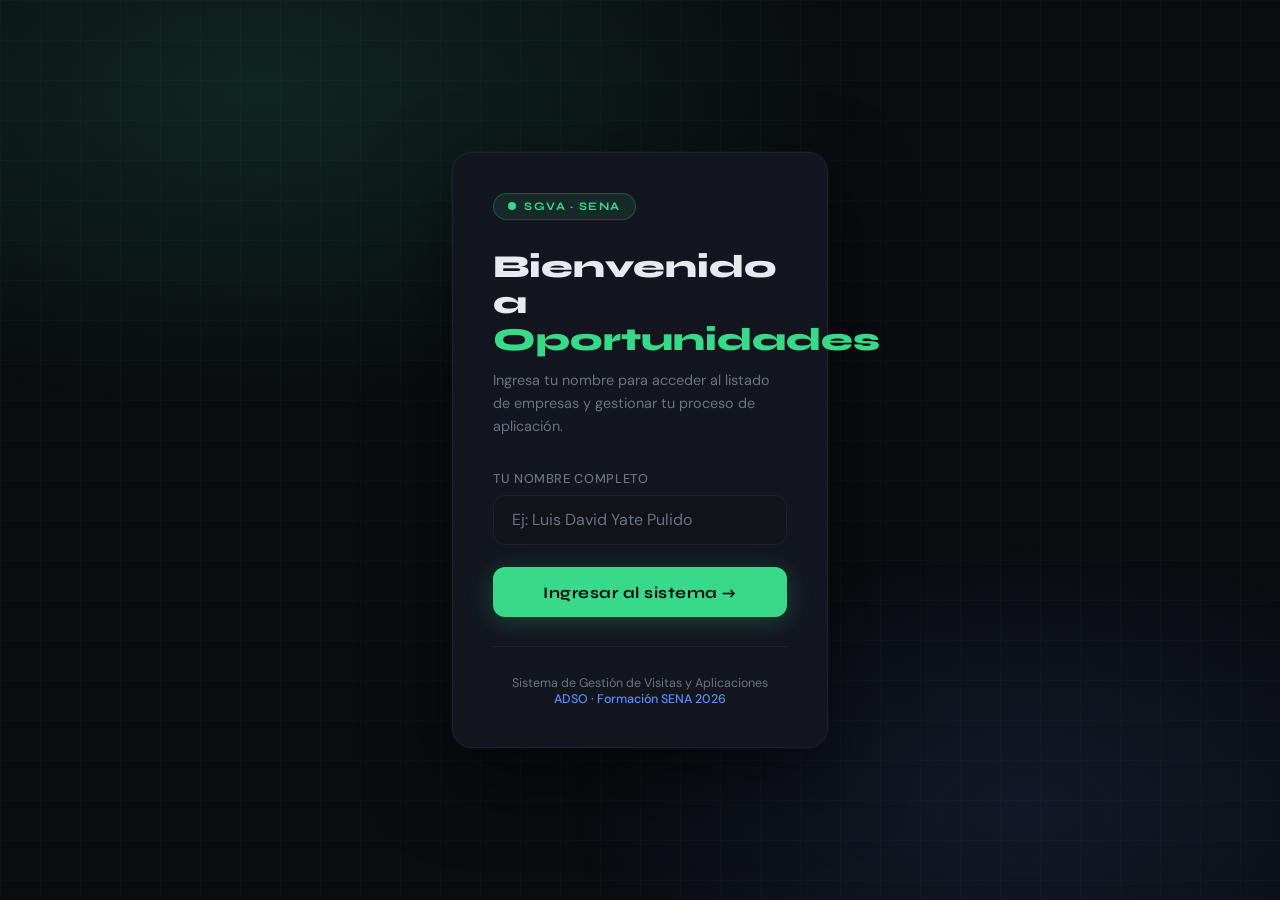
==== docs/dashboard.html @ 46197d7f "Version Inicial" ====
<!DOCTYPE html>
<html lang="es">
<head>
  <meta charset="UTF-8"/>
  <meta name="viewport" content="width=device-width, initial-scale=1.0"/>
  <title>SGVA – Dashboard</title>
  <link rel="preconnect" href="https://fonts.googleapis.com">
  <link href="https://fonts.googleapis.com/css2?family=Syne:wght@400;600;700;800&family=DM+Sans:ital,wght@0,300;0,400;0,500;1,300&display=swap" rel="stylesheet">
  <style>
    *, *::before, *::after { box-sizing: border-box; margin: 0; padding: 0; }
    :root {
      --bg: #0a0c10; --surface: #111318; --border: #1e2230;
      --accent: #39d98a; --accent2: #5b8cff; --warn: #f5a623;
      --danger: #ff5b5b; --text: #e8eaf0; --muted: #6b7280;
      --card: #13161f; --card2: #0f1117;
      --st-proceso: #f5a623; --st-finalizado: #5b8cff;
      --st-contratado: #39d98a; --st-pendiente: #6b7280;
    }
    html { scroll-behavior: smooth; }
    body { background: var(--bg); color: var(--text); font-family: 'DM Sans', sans-serif; min-height: 100vh; }
    body::before {
      content: ''; position: fixed; inset: 0;
      background:
        radial-gradient(ellipse 70% 40% at 5% 0%, rgba(57,217,138,.08) 0%, transparent 55%),
        radial-gradient(ellipse 50% 40% at 95% 100%, rgba(91,140,255,.07) 0%, transparent 55%);
      pointer-events: none; z-index: 0;
    }
    header {
      position: sticky; top: 0; z-index: 100;
      background: rgba(10,12,16,.85); backdrop-filter: blur(16px);
      border-bottom: 1px solid var(--border); padding: 0 2rem;
      display: flex; align-items: center; justify-content: space-between; height: 64px;
    }
    .header-left { display: flex; align-items: center; gap: 1rem; }
    .logo-pill {
      display: flex; align-items: center; gap: .5rem;
      background: rgba(57,217,138,.1); border: 1px solid rgba(57,217,138,.25);
      border-radius: 99px; padding: .28rem .75rem;
    }
    .logo-dot { width:7px; height:7px; background:var(--accent); border-radius:50%; animation: blink 2s ease-in-out infinite; }
    @keyframes blink { 0%,100%{opacity:1} 50%{opacity:.3} }
    .logo-pill span { font-family:'Syne',sans-serif; font-size:.68rem; font-weight:700; letter-spacing:.1em; color:var(--accent); text-transform:uppercase; }
    .header-title { font-family:'Syne',sans-serif; font-size:.95rem; font-weight:700; }
    .header-title small { font-family:'DM Sans',sans-serif; font-size:.78rem; font-weight:400; color:var(--muted); display:block; }
    .header-right { display:flex; align-items:center; gap:1rem; }
    .user-chip { display:flex; align-items:center; gap:.6rem; background:var(--surface); border:1px solid var(--border); border-radius:99px; padding:.3rem .9rem .3rem .4rem; }
    .user-avatar { width:30px; height:30px; border-radius:50%; background: linear-gradient(135deg, var(--accent), var(--accent2)); display:flex; align-items:center; justify-content:center; font-family:'Syne',sans-serif; font-size:.75rem; font-weight:800; color:#0a0c10; }
    .user-name { font-size:.85rem; font-weight:500; max-width:140px; overflow:hidden; text-overflow:ellipsis; white-space:nowrap; }
    .btn-salir { background:transparent; border:1px solid var(--border); color:var(--muted); font-family:'DM Sans',sans-serif; font-size:.82rem; border-radius:8px; padding:.38rem .85rem; cursor:pointer; transition: color .15s, border-color .15s; }
    .btn-salir:hover { color:var(--danger); border-color:var(--danger); }
    main { position:relative; z-index:1; max-width:1400px; margin:0 auto; padding:2rem 2rem 4rem; }
    .stats-bar { display:grid; grid-template-columns:repeat(4,1fr); gap:1rem; margin-bottom:2rem; animation: fadeIn .5s .1s both; }
    @keyframes fadeIn { from{opacity:0;transform:translateY(12px)} to{opacity:1;transform:translateY(0)} }
    .stat-card { background:var(--card); border:1px solid var(--border); border-radius:14px; padding:1.1rem 1.3rem; display:flex; flex-direction:column; gap:.3rem; transition:border-color .2s; }
    .stat-card:hover { border-color:rgba(57,217,138,.3); }
    .stat-label { font-size:.75rem; color:var(--muted); text-transform:uppercase; letter-spacing:.06em; font-weight:500; }
    .stat-value { font-family:'Syne',sans-serif; font-size:2rem; font-weight:800; }
    .stat-value.green{color:var(--accent)} .stat-value.blue{color:var(--accent2)} .stat-value.orange{color:var(--warn)} .stat-value.grey{color:var(--muted)}
    .controls { display:flex; gap:.75rem; flex-wrap:wrap; align-items:center; margin-bottom:1.5rem; animation:fadeIn .5s .2s both; }
    .search-box { flex:1; min-width:220px; background:var(--surface); border:1.5px solid var(--border); border-radius:10px; padding:.65rem 1rem; color:var(--text); font-family:'DM Sans',sans-serif; font-size:.9rem; outline:none; transition:border-color .2s,box-shadow .2s; }
    .search-box::placeholder{color:var(--muted)}
    .search-box:focus{border-color:var(--accent);box-shadow:0 0 0 3px rgba(57,217,138,.1)}
    .filter-btn { background:var(--surface); border:1.5px solid var(--border); color:var(--muted); font-family:'Syne',sans-serif; font-size:.78rem; font-weight:700; letter-spacing:.04em; border-radius:10px; padding:.62rem 1rem; cursor:pointer; transition:all .15s; white-space:nowrap; }
    .filter-btn:hover,.filter-btn.active{background:var(--card);color:var(--text);border-color:var(--accent)}
    .filter-btn.f-proceso.active{border-color:var(--st-proceso);color:var(--st-proceso)}
    .filter-btn.f-finalizado.active{border-color:var(--st-finalizado);color:var(--st-finalizado)}
    .filter-btn.f-contratado.active{border-color:var(--st-contratado);color:var(--st-contratado)}
    .table-wrap { background:var(--card); border:1px solid var(--border); border-radius:16px; overflow:hidden; animation:fadeIn .5s .3s both; }
    .table-head-bar { display:flex; align-items:center; justify-content:space-between; padding:1rem 1.4rem; border-bottom:1px solid var(--border); }
    .table-head-bar h2{font-family:'Syne',sans-serif;font-size:.95rem;font-weight:700}
    .count-badge{background:rgba(57,217,138,.1);color:var(--accent);border:1px solid rgba(57,217,138,.2);border-radius:99px;padding:.2rem .65rem;font-size:.75rem;font-weight:700}
    .table-scroll{overflow-x:auto}
    table{width:100%;border-collapse:collapse;font-size:.85rem}
    thead th{background:var(--card2);color:var(--muted);font-family:'Syne',sans-serif;font-size:.72rem;font-weight:700;letter-spacing:.07em;text-transform:uppercase;padding:.75rem 1rem;text-align:left;border-bottom:1px solid var(--border);white-space:nowrap}
    tbody tr{border-bottom:1px solid rgba(30,34,48,.7);transition:background .15s;cursor:pointer}
    tbody tr:last-child{border-bottom:none}
    tbody tr:hover{background:rgba(57,217,138,.04)}
    td{padding:.8rem 1rem;vertical-align:middle}
    .td-num{color:var(--muted);font-size:.78rem;width:40px}
    .td-empresa{font-weight:500;max-width:220px}
    .empresa-name{overflow:hidden;text-overflow:ellipsis;white-space:nowrap}
    .empresa-sub{font-size:.75rem;color:var(--muted);margin-top:.15rem;white-space:nowrap;overflow:hidden;text-overflow:ellipsis}
    .fecha-range{display:flex;flex-direction:column;gap:.1rem}
    .fecha-inicio{font-size:.78rem;color:var(--accent)}
    .fecha-fin{font-size:.78rem;color:var(--muted)}
    .estado-badge{display:inline-flex;align-items:center;gap:.4rem;border-radius:99px;padding:.28rem .75rem;font-size:.75rem;font-weight:600;letter-spacing:.03em;white-space:nowrap}
    .estado-badge::before{content:'';width:6px;height:6px;border-radius:50%}
    .estado-pendiente{background:rgba(107,114,128,.12);color:var(--st-pendiente);border:1px solid rgba(107,114,128,.2)}
    .estado-pendiente::before{background:var(--st-pendiente)}
    .estado-proceso{background:rgba(245,166,35,.12);color:var(--st-proceso);border:1px solid rgba(245,166,35,.2)}
    .estado-proceso::before{background:var(--st-proceso)}
    .estado-finalizado{background:rgba(91,140,255,.12);color:var(--st-finalizado);border:1px solid rgba(91,140,255,.2)}
    .estado-finalizado::before{background:var(--st-finalizado)}
    .estado-contratado{background:rgba(57,217,138,.12);color:var(--st-contratado);border:1px solid rgba(57,217,138,.2)}
    .estado-contratado::before{background:var(--st-contratado);animation:blink 1.5s ease-in-out infinite}
    .td-aplicado{text-align:center}
    .check-aplicado{width:20px;height:20px;border-radius:6px;border:2px solid var(--border);background:transparent;display:inline-flex;align-items:center;justify-content:center;cursor:pointer;transition:all .15s}
    .check-aplicado.activo{background:var(--accent);border-color:var(--accent)}
    .check-aplicado.activo::after{content:'✓';color:#0a0c10;font-size:.75rem;font-weight:800}
    .td-accion{text-align:right}
    .btn-gestionar{background:transparent;border:1px solid var(--border);color:var(--muted);font-family:'Syne',sans-serif;font-size:.72rem;font-weight:700;letter-spacing:.04em;border-radius:8px;padding:.35rem .75rem;cursor:pointer;transition:all .15s;white-space:nowrap}
    .btn-gestionar:hover{border-color:var(--accent2);color:var(--accent2)}
    .empty-state{text-align:center;padding:4rem 2rem;color:var(--muted)}
    .empty-state .icon{font-size:2.5rem;margin-bottom:.75rem}
    .modal-overlay{position:fixed;inset:0;z-index:200;background:rgba(5,7,10,.75);backdrop-filter:blur(8px);display:flex;align-items:center;justify-content:center;padding:1.5rem;opacity:0;pointer-events:none;transition:opacity .2s}
    .modal-overlay.open{opacity:1;pointer-events:all}
    .modal{background:var(--card);border:1px solid var(--border);border-radius:20px;width:100%;max-width:520px;box-shadow:0 40px 100px rgba(0,0,0,.6);transform:scale(.95) translateY(20px);transition:transform .25s cubic-bezier(.16,1,.3,1);overflow:hidden}
    .modal-overlay.open .modal{transform:scale(1) translateY(0)}
    .modal-header{padding:1.4rem 1.6rem 1rem;border-bottom:1px solid var(--border);display:flex;align-items:flex-start;justify-content:space-between;gap:1rem}
    .modal-empresa{font-family:'Syne',sans-serif;font-size:1.05rem;font-weight:800;line-height:1.3}
    .modal-contacto{font-size:.82rem;color:var(--muted);margin-top:.3rem}
    .btn-close{background:var(--surface);border:1px solid var(--border);color:var(--muted);width:32px;height:32px;border-radius:8px;font-size:1.1rem;cursor:pointer;flex-shrink:0;display:flex;align-items:center;justify-content:center;transition:color .15s}
    .btn-close:hover{color:var(--danger)}
    .modal-body{padding:1.4rem 1.6rem;display:flex;flex-direction:column;gap:1.2rem}
    .modal-info-grid{display:grid;grid-template-columns:1fr 1fr;gap:.75rem}
    .info-item{background:var(--surface);border-radius:10px;padding:.75rem}
    .info-item label{font-size:.7rem;color:var(--muted);text-transform:uppercase;letter-spacing:.07em;display:block;margin-bottom:.3rem}
    .info-item p{font-size:.84rem;font-weight:500;word-break:break-all}
    .form-group label{font-size:.78rem;color:var(--muted);text-transform:uppercase;letter-spacing:.06em;display:block;margin-bottom:.5rem;font-weight:500}
    .estado-selector{display:grid;grid-template-columns:repeat(3,1fr);gap:.6rem}
    .estado-opt{border-radius:10px;padding:.65rem .5rem;text-align:center;cursor:pointer;border:2px solid var(--border);font-size:.78rem;font-weight:600;font-family:'Syne',sans-serif;transition:all .15s;color:var(--muted)}
    .estado-opt .opt-icon{font-size:1.1rem;display:block;margin-bottom:.2rem}
    .estado-opt:hover{border-color:var(--muted);color:var(--text)}
    .estado-opt.selected-proceso{border-color:var(--st-proceso);color:var(--st-proceso);background:rgba(245,166,35,.08)}
    .estado-opt.selected-finalizado{border-color:var(--st-finalizado);color:var(--st-finalizado);background:rgba(91,140,255,.08)}
    .estado-opt.selected-contratado{border-color:var(--st-contratado);color:var(--st-contratado);background:rgba(57,217,138,.08)}
    .aplicado-toggle{display:flex;align-items:center;justify-content:space-between;background:var(--surface);border:1.5px solid var(--border);border-radius:12px;padding:.8rem 1rem;cursor:pointer;transition:border-color .15s}
    .aplicado-toggle:hover{border-color:var(--accent)}
    .aplicado-toggle.on{border-color:var(--accent);background:rgba(57,217,138,.06)}
    .toggle-label{font-size:.88rem;font-weight:500}
    .toggle-switch{width:42px;height:24px;border-radius:99px;background:var(--border);position:relative;transition:background .2s;flex-shrink:0}
    .toggle-switch::after{content:'';position:absolute;top:3px;left:3px;width:18px;height:18px;border-radius:50%;background:#fff;transition:transform .2s}
    .aplicado-toggle.on .toggle-switch{background:var(--accent)}
    .aplicado-toggle.on .toggle-switch::after{transform:translateX(18px)}
    textarea{width:100%;background:var(--surface);border:1.5px solid var(--border);border-radius:12px;padding:.8rem 1rem;color:var(--text);font-family:'DM Sans',sans-serif;font-size:.88rem;outline:none;resize:vertical;min-height:100px;transition:border-color .2s,box-shadow .2s}
    textarea::placeholder{color:var(--muted)}
    textarea:focus{border-color:var(--accent2);box-shadow:0 0 0 3px rgba(91,140,255,.1)}
    .modal-footer{padding:.75rem 1.6rem 1.4rem;display:flex;gap:.75rem;justify-content:flex-end}
    .btn-cancelar{background:transparent;border:1px solid var(--border);color:var(--muted);font-family:'Syne',sans-serif;font-size:.82rem;font-weight:700;border-radius:10px;padding:.6rem 1.2rem;cursor:pointer;transition:color .15s,border-color .15s}
    .btn-cancelar:hover{color:var(--danger);border-color:var(--danger)}
    .btn-guardar{background:var(--accent);color:#0a0c10;font-family:'Syne',sans-serif;font-size:.88rem;font-weight:700;border:none;border-radius:10px;padding:.65rem 1.5rem;cursor:pointer;transition:transform .15s,box-shadow .15s;box-shadow:0 4px 18px rgba(57,217,138,.25)}
    .btn-guardar:hover{transform:translateY(-1px);box-shadow:0 6px 24px rgba(57,217,138,.4)}
    .toast{position:fixed;bottom:2rem;right:2rem;z-index:999;background:var(--card);border:1px solid var(--accent);border-radius:12px;padding:.8rem 1.2rem;font-size:.85rem;font-weight:500;box-shadow:0 8px 32px rgba(0,0,0,.4);display:flex;align-items:center;gap:.6rem;transform:translateY(20px);opacity:0;transition:all .3s cubic-bezier(.16,1,.3,1);pointer-events:none}
    .toast.show{transform:translateY(0);opacity:1}
    @media(max-width:768px){main{padding:1rem 1rem 3rem}.stats-bar{grid-template-columns:repeat(2,1fr)}header{padding:0 1rem}.header-title small{display:none}}
  </style>
</head>
<body>
<header>
  <div class="header-left">
    <div class="logo-pill"><div class="logo-dot"></div><span>SGVA</span></div>
    <div class="header-title">Oportunidades Laborales<small>ADSO · SENA 2026</small></div>
  </div>
  <div class="header-right">
    <div class="user-chip">
      <div class="user-avatar" id="avatar-initial">?</div>
      <span class="user-name" id="nombre-usuario">Cargando...</span>
    </div>
    <button class="btn-salir" onclick="cerrarSesion()">Salir</button>
  </div>
</header>
<main>
  <div class="stats-bar">
    <div class="stat-card"><span class="stat-label">Total empresas</span><span class="stat-value green" id="stat-total">0</span></div>
    <div class="stat-card"><span class="stat-label">Aplicadas</span><span class="stat-value blue" id="stat-aplicadas">0</span></div>
    <div class="stat-card"><span class="stat-label">En proceso</span><span class="stat-value orange" id="stat-proceso">0</span></div>
    <div class="stat-card"><span class="stat-label">Contratado</span><span class="stat-value grey" id="stat-contratado">0</span></div>
  </div>
  <div class="controls">
    <input class="search-box" type="text" id="buscador" placeholder="🔍  Buscar empresa, contacto o correo..." oninput="filtrar()"/>
    <button class="filter-btn active" onclick="filtrarEstado('todos')" id="f-todos">Todos</button>
    <button class="filter-btn f-proceso" onclick="filtrarEstado('proceso')" id="f-proceso">En proceso</button>
    <button class="filter-btn f-finalizado" onclick="filtrarEstado('finalizado')" id="f-finalizado">Finalizado</button>
    <button class="filter-btn f-contratado" onclick="filtrarEstado('contratado')" id="f-contratado">Contratado</button>
    <button class="filter-btn" onclick="filtrarEstado('aplicadas')" id="f-aplicadas">Aplicadas ✓</button>
  </div>
  <div class="table-wrap">
    <div class="table-head-bar">
      <h2>Registro de Empresas</h2>
      <span class="count-badge" id="count-visible">67 empresas</span>
    </div>
    <div class="table-scroll">
      <table>
        <thead>
          <tr>
            <th>#</th><th>Empresa</th><th>Contacto</th><th>Teléfono</th>
            <th>Vigencia</th><th>Aplicó</th><th>Estado</th><th>Gestionar</th>
          </tr>
        </thead>
        <tbody id="tabla-body"></tbody>
      </table>
    </div>
  </div>
</main>

<div class="modal-overlay" id="modal-overlay" onclick="cerrarModalOverlay(event)">
  <div class="modal">
    <div class="modal-header">
      <div>
        <div class="modal-empresa" id="m-empresa">—</div>
        <div class="modal-contacto" id="m-contacto">—</div>
      </div>
      <button class="btn-close" onclick="cerrarModal()">✕</button>
    </div>
    <div class="modal-body">
      <div class="modal-info-grid">
        <div class="info-item"><label>Dirección</label><p id="m-dir">—</p></div>
        <div class="info-item"><label>Teléfono</label><p id="m-tel">—</p></div>
        <div class="info-item" style="grid-column:1/-1"><label>Correo</label><p id="m-correo">—</p></div>
      </div>
      <div>
        <label class="form-group" style="margin-bottom:.5rem"><span style="font-size:.78rem;color:var(--muted);text-transform:uppercase;letter-spacing:.06em;font-weight:500">¿Ya apliqué?</span></label>
        <div class="aplicado-toggle" id="toggle-aplicado" onclick="toggleAplicado()">
          <span class="toggle-label" id="toggle-label">No he aplicado aún</span>
          <div class="toggle-switch"></div>
        </div>
      </div>
      <div class="form-group">
        <label>Estado de la aplicación</label>
        <div class="estado-selector">
          <div class="estado-opt" id="opt-proceso" onclick="selEstado('proceso')"><span class="opt-icon">⏳</span>En proceso</div>
          <div class="estado-opt" id="opt-finalizado" onclick="selEstado('finalizado')"><span class="opt-icon">✅</span>Finalizado</div>
          <div class="estado-opt" id="opt-contratado" onclick="selEstado('contratado')"><span class="opt-icon">🎉</span>Contratado</div>
        </div>
      </div>
      <div class="form-group">
        <label>Notas / Descripción personal</label>
        <textarea id="modal-desc" placeholder="Escribe tus notas sobre esta oportunidad..."></textarea>
      </div>
    </div>
    <div class="modal-footer">
      <button class="btn-cancelar" onclick="cerrarModal()">Cancelar</button>
      <button class="btn-guardar" onclick="guardarModal()">Guardar cambios</button>
    </div>
  </div>
</div>

<div class="toast" id="toast"><span>✓</span><span id="toast-msg">Guardado</span></div>

<script>
const EMPRESAS = [
  {id:1,empresa:"VC@SOFT S A S",contacto:"Michell Gonzalez",direccion:"Cll 100 No. 17 A 36 Ofc 601",telefono:"6219348",correo:"sg-sst@vc-soft.com",fechaInicio:"03/03/2026",fechaFin:"31/12/2026"},
  {id:2,empresa:"INFORMATION WORKERS S.A.S",contacto:"VIVIANA LOZANO",direccion:"cra 13 93-35",telefono:"3208587339",correo:"recursohumano@iwco.co",fechaInicio:"03/03/2026",fechaFin:"30/04/2026"},
  {id:3,empresa:"GENSER POWER COLOMBIA",contacto:"Julian Andres Castañeda",direccion:"calle 100 13-21",telefono:"3102522520",correo:"Julian.castaneda@genserpower.com",fechaInicio:"04/03/2026",fechaFin:"19/08/2026"},
  {id:4,empresa:"VASS CONSULTORIA DE SISTEMAS COLOMBIA S A S",contacto:"Carrolina Molano",direccion:"Carrera 7 No. 76-57",telefono:"3142356122",correo:"carolina.molano@vasscompany.com",fechaInicio:"04/03/2026",fechaFin:"31/05/2026"},
  {id:5,empresa:"CONTINENTAL ASSIST COLOMBIA S A S",contacto:"N/A",direccion:"Autopista Norte 114-44",telefono:"3172759174",correo:"lrojas@continentalassist.com",fechaInicio:"05/03/2026",fechaFin:"30/06/2026"},
  {id:6,empresa:"ENFRAGEN COLOMBIA SAS",contacto:"Dahyana Hernandez",direccion:"Carrera 11 79-35",telefono:"3162868845",correo:"dahyana.hernandez@enfragen.com",fechaInicio:"05/03/2026",fechaFin:"07/08/2026"},
  {id:7,empresa:"TICSOCIAL SAS",contacto:"Tiffany Galindo",direccion:"calle 26 a 13-97 Edificio Bulevar Tequendama",telefono:"3160259088",correo:"nomina@ticsocial.com.co",fechaInicio:"06/03/2026",fechaFin:"30/04/2026"},
  {id:8,empresa:"NTT DATA COLOMBIA S.A.S.",contacto:"N/A",direccion:"N/A",telefono:"N/A",correo:"mariaisabel.rodriguezarias@nttdata.com",fechaInicio:"09/03/2026",fechaFin:"30/04/2026"},
  {id:9,empresa:"JAZZPLAT COLOMBIA S A S",contacto:"Alejandro Sanchez",direccion:"CARRERA 56 9 09",telefono:"3167139467",correo:"cristianalejandr.jcol@masorange.es",fechaInicio:"10/03/2026",fechaFin:"04/04/2026"},
  {id:10,empresa:"UNIVERSIDAD ANTONIO NARIÑO",contacto:"Julian David Amortegui",direccion:"UNIVERSIDAD ANTONIO NARIÑO",telefono:"3017875128",correo:"profesional.gestion.humana2@uan.edu.co",fechaInicio:"10/03/2026",fechaFin:"30/04/2026"},
  {id:11,empresa:"TECPETROL COLOMBIA SAS",contacto:"Maria José Vargas",direccion:"Calle 113 7-80",telefono:"3570000",correo:"tecpetrolrh-colombia@tecpetrol.com",fechaInicio:"10/03/2026",fechaFin:"31/05/2026"},
  {id:12,empresa:"ADO TECHNOLOGIES COLOMBIA SAS",contacto:"JESSICA MONTAÑA",direccion:"CALLE 93 16 46",telefono:"3197157728",correo:"ADMINISTRACION@ADO-TECH.COM",fechaInicio:"10/03/2026",fechaFin:"10/04/2026"},
  {id:13,empresa:"INDUSTRIA MILITAR",contacto:"JOHANA BONILLA",direccion:"BOGOTA (NO ESPECIFICA)",telefono:"207800",correo:"nini.bonilla@indumil.gov.co",fechaInicio:"11/03/2026",fechaFin:"10/04/2026"},
  {id:14,empresa:"COOPERATIVA DE AHORRO Y CREDITO BENEFICIAR",contacto:"BERTHA ROCIO SIERRA LIZARAZO",direccion:"CRA 7 No 34 - 22",telefono:"7490001",correo:"analistath@beneficiar.com.co",fechaInicio:"12/03/2026",fechaFin:"07/04/2026"},
  {id:15,empresa:"IDENTIDAD TELECOM SAS",contacto:"Hernando Reyes Cortes",direccion:"Cra 19 82-14",telefono:"3173995356",correo:"hreyes@identidadtech.com",fechaInicio:"12/03/2026",fechaFin:"16/04/2026"},
  {id:16,empresa:"SOPORTE Y LOGISTICA S.A.S",contacto:"JORGE BONILLA",direccion:"cl 93 15 59",telefono:"8540204",correo:"JORGEB@GROWER2BUYER.COM",fechaInicio:"13/03/2026",fechaFin:"30/06/2026"},
  {id:17,empresa:"GESTION PROFESIONAL EN SOLUCIONES INTEGRALES LTDA",contacto:"Misdalia",direccion:"carrera58b bis128b 50",telefono:"3214527570",correo:"contratacion.gpsi@gmail.com",fechaInicio:"13/03/2026",fechaFin:"30/04/2026"},
  {id:18,empresa:"WORLD VISION INTERNATIONAL",contacto:"N/A",direccion:"N/A",telefono:"N/A",correo:"nicolas_gambasica@wvi.org",fechaInicio:"13/03/2026",fechaFin:"22/04/2026"},
  {id:19,empresa:"SQDM S A S",contacto:"JHOANA GERALDYNE ROBLES",direccion:"Cl. 31 13A - 51",telefono:"3183733929",correo:"JhoanaRobles@sqdm.com",fechaInicio:"16/03/2026",fechaFin:"10/04/2026"},
  {id:20,empresa:"INSTALEAP S.A.S.",contacto:"Sonia Gonzalez",direccion:"calle 92 no. 15-78",telefono:"3157672175",correo:"sonia.gonzalez@instaleap.io",fechaInicio:"16/03/2026",fechaFin:"21/04/2026"},
  {id:21,empresa:"MULLEN LOWE SSP3 S.A.S",contacto:"YURANI HERNANDEZ",direccion:"KR 9 79A 19",telefono:"3102055089",correo:"yurani.hernandez@mullenloweholding.com",fechaInicio:"16/03/2026",fechaFin:"28/05/2026"},
  {id:22,empresa:"E-SOMOS ALIMENTACIÓN SAS",contacto:"N/A",direccion:"KR 14 139 SUR - 64",telefono:"3176355129",correo:"aux_gestionhumana_esa@e-somos.co",fechaInicio:"17/03/2026",fechaFin:"30/04/2026"},
  {id:23,empresa:"ELITE LOGISTICA Y RENDIMIENTO SAS",contacto:"Michel",direccion:"Av esperanza 96-10",telefono:"3156126912",correo:"N/A",fechaInicio:"17/03/2026",fechaFin:"31/12/2026"},
  {id:24,empresa:"HIKVISION COLOMBIA S.A.S.",contacto:"Sebastian Chaparro",direccion:"Calle 116 No. 21-50 Piso 7",telefono:"3102105864",correo:"sebastian.chaparro@hikvision.com",fechaInicio:"18/03/2026",fechaFin:"20/04/2026"},
  {id:25,empresa:"ENERGITEL S.A.S",contacto:"Magda Garcia",direccion:"cra 25 N 68-64",telefono:"3401297",correo:"gestionhumana@energitel.com",fechaInicio:"18/03/2026",fechaFin:"08/04/2026"},
  {id:26,empresa:"YES CONTACT & BPO S.A.S.",contacto:"HEIDY MORA",direccion:"CL 124 45 15",telefono:"3046687878",correo:"RECURSOS@YESBPO.CO",fechaInicio:"18/03/2026",fechaFin:"30/04/2026"},
  {id:27,empresa:"KIBERNUM SAS",contacto:"Angelica Prieto",direccion:"carrera 13 98 21",telefono:"3160258333",correo:"angelica.prieto@kibernum.com.co",fechaInicio:"19/03/2026",fechaFin:"21/04/2026"},
  {id:28,empresa:"PROTELA S.A.",contacto:"Dayana Carrillo",direccion:"Transversal 93 65A-82",telefono:"3176469157",correo:"dayana.carrillo@protela.com",fechaInicio:"19/03/2026",fechaFin:"30/04/2026"},
  {id:29,empresa:"INDIGO PARK COLOMBIA S.A.S.",contacto:"Yudi Guerrero",direccion:"Calle 97a 9a 50",telefono:"3163372495",correo:"seleccion@city-parking.com",fechaInicio:"19/03/2026",fechaFin:"30/04/2026"},
  {id:30,empresa:"FIDUCIARIA LA PREVISORA - FIDUPREVISORA",contacto:"Paula Andrea Sanchez Chaparo",direccion:"CALLE 72 10 03",telefono:"7566633",correo:"sya_psanchez@fiduprevisora.com.co",fechaInicio:"19/03/2026",fechaFin:"10/04/2026"},
  {id:31,empresa:"EKOOMEDIA S.A.S",contacto:"Laura Rodríguez",direccion:"Cra 19 95 55",telefono:"(601) 8052584",correo:"talento@ekoomedia.com",fechaInicio:"20/03/2026",fechaFin:"10/04/2026"},
  {id:32,empresa:"SATELCO INTERACTIVO S.A.S.",contacto:"Paula Camero",direccion:"CR 45 No 122 56",telefono:"3106780673",correo:"pcamerofr@gmail.com",fechaInicio:"20/03/2026",fechaFin:"30/04/2026"},
  {id:33,empresa:"KOA COMPAÑIA DE FINANCIAMIENTO S.A",contacto:"Valentina Bustos Hernadez",direccion:"Carrera 14 No 93 a - 30",telefono:"318 358841",correo:"vbustos@koa.co",fechaInicio:"20/03/2026",fechaFin:"30/04/2026"},
  {id:34,empresa:"NUEVA EPS S.A.",contacto:"Nathaly Ramirez",direccion:"Cra. 85 K 46A - 66",telefono:"4193000",correo:"nathaly.ramirez@nuevaeps.com.co",fechaInicio:"20/03/2026",fechaFin:"17/04/2026"},
  {id:35,empresa:"AMWELL COLOMBIA SAS",contacto:"Diana Espinosa",direccion:"N/A",telefono:"3017717140",correo:"diana.espinosa@amwell.com",fechaInicio:"20/03/2026",fechaFin:"31/05/2026"},
  {id:36,empresa:"SIMIL TECH SAS",contacto:"Alba Luz Peña Arias",direccion:"Calle 127 A No. 46 - 81",telefono:"3114593527",correo:"info@similtech.co",fechaInicio:"24/03/2026",fechaFin:"15/04/2026"},
  {id:37,empresa:"NETACTICA COLOMBIA SAS",contacto:"CAROLINA HERNANDEZ",direccion:"cra 15 88 21",telefono:"3185713623",correo:"admcolombia@netactica.com",fechaInicio:"25/03/2026",fechaFin:"06/04/2026"},
  {id:38,empresa:"GESTION DE SEGURIDAD ELECTRONICA - GSE SA",contacto:"Natalia Gutierrez",direccion:"Carrera 7 77-07",telefono:"3143425044",correo:"gina.gutierrez@paynet.com.co",fechaInicio:"25/03/2026",fechaFin:"10/04/2026"},
  {id:39,empresa:"FUNDACION UNIVERSITARIA MONSERRATE",contacto:"Marta Lucia Gomez",direccion:"CLL 68 62 - 11",telefono:"6013902202",correo:"psicologiagho@unimonserrate.edu.co",fechaInicio:"25/03/2026",fechaFin:"10/04/2026"},
  {id:40,empresa:"DISTRICARGO OPERATIONS S A COLOMBIA",contacto:"Lady Varon",direccion:"Cra. 106 15 25 Manzana22 Bodega 134c",telefono:"3143347969",correo:"lady.varon@grupodistri.com",fechaInicio:"25/03/2026",fechaFin:"15/04/2026"},
  {id:41,empresa:"HIGH TECH SOFTWARE S.A.S",contacto:"N/A",direccion:"cll 72 7 21",telefono:"322 8744573",correo:"Nathaly.garzon@blend360.com",fechaInicio:"25/03/2026",fechaFin:"30/04/2026"},
  {id:42,empresa:"DATAICO S.A.S",contacto:"Valentina Rincon",direccion:"CL 24 24-65",telefono:"3202404889",correo:"seleccion@dataico.com",fechaInicio:"25/03/2026",fechaFin:"25/04/2026"},
  {id:43,empresa:"INFOTRANS COLOMBIA SAS",contacto:"Sandra Bocanegra",direccion:"CL 26 85 D 55 Modulo 7",telefono:"7433281",correo:"sandra.bocanegra@pbs.group",fechaInicio:"25/03/2026",fechaFin:"07/04/2026"},
  {id:44,empresa:"S A C SEGURIDAD AUTOMATIZACION Y CONTROL S.A.S",contacto:"JOHANNA GOMEZ",direccion:"PARQUE EMPRESARIAL OIKOS CIEM OCCIDENTE",telefono:"3160244516",correo:"jgomez@sactecnologia.com",fechaInicio:"25/03/2026",fechaFin:"30/04/2026"},
  {id:45,empresa:"SIEMENS S. A.",contacto:"Juan Hernandez",direccion:"Torre Fura",telefono:"3107741155",correo:"juan.hernandez_perico@siemens.com",fechaInicio:"25/03/2026",fechaFin:"09/04/2026"},
  {id:46,empresa:"SOAIN SOFTWARE ASSOCIATES S A S",contacto:"Sofia Ruiz",direccion:"Calle 100 No 23 10",telefono:"3118013390",correo:"pruiz@soaint.com",fechaInicio:"25/03/2026",fechaFin:"06/04/2026"},
  {id:47,empresa:"COMSISTELCO S.A.S.",contacto:"Paola Andrea Bernal",direccion:"Carrera 20C 75A-27",telefono:"3157803480",correo:"talentohumano@comsistelco.com",fechaInicio:"26/03/2026",fechaFin:"25/04/2026"},
  {id:48,empresa:"Q-VISION (QUALITY VISION TECHNOLOGIES) S.A.",contacto:"sara orozco",direccion:"Edificio Zenn Office Cl. 93 16-46 Ofc. 404 B",telefono:"3017569685",correo:"sorozco@qvision.us",fechaInicio:"26/03/2026",fechaFin:"17/04/2026"},
  {id:49,empresa:"CABIFY SERVICIOS TN S.A.S.",contacto:"Alvaro riaño",direccion:"N/A",telefono:"3166203444",correo:"people@cabify.com",fechaInicio:"26/03/2026",fechaFin:"17/04/2026"},
  {id:50,empresa:"UNIDAD MEDICA Y DE DIAGNOSTICO S A",contacto:"Viviana Brochero",direccion:"Calle 93 19 - 25",telefono:"3157946165",correo:"yisselvbh@colmedica.com",fechaInicio:"27/03/2026",fechaFin:"30/04/2026"},
  {id:51,empresa:"CORPORACION COLOMBIANA DE LOGISTICA - C.C.L. S.A.",contacto:"CORPORACION COLOMBIANA DE LOGISTICA",direccion:"AV CALLE 22 68B-75",telefono:"3134880256",correo:"seleccion@ccl.com.co",fechaInicio:"27/03/2026",fechaFin:"09/04/2026"},
  {id:52,empresa:"FALABELLA SERVICIOS SAS",contacto:"Alejandra Rodriguez",direccion:"Calle 99 - 15",telefono:"3132009758",correo:"mrodriguezni@falabella.com.co",fechaInicio:"27/03/2026",fechaFin:"10/04/2026"},
  {id:53,empresa:"FUNDACIÓN ORIÉNTAME",contacto:"Maria Camila Gutierrez Sanchez",direccion:"calle 33 a no 16 - 55",telefono:"3217561326",correo:"cgutierrez@orientame.org.co",fechaInicio:"27/03/2026",fechaFin:"06/04/2026"},
  {id:54,empresa:"ARTEMISA TECH SAS",contacto:"ALEJANDRA BOHORQUEZ",direccion:"calle 75 54 13",telefono:"3209213208",correo:"contabilidad@artemisa.tech",fechaInicio:"27/03/2026",fechaFin:"10/04/2026"},
  {id:55,empresa:"PLANTACIONES UNIPALMA DE LOS LLANOS S.A.",contacto:"N/A",direccion:"KM 23 VIA CUMARAL VERACRUZ",telefono:"3115926410",correo:"CAMILA.AMADOR@UNIPALMA.COM",fechaInicio:"30/03/2026",fechaFin:"09/04/2026"},
  {id:56,empresa:"UNIQUE ARQUITECTURA Y DISEÑO SAS",contacto:"Alejandra Rodriguez",direccion:"cra 51 73 46",telefono:"3165626467",correo:"recursoshumanos@uniqueconcept.com.co",fechaInicio:"30/03/2026",fechaFin:"30/05/2026"},
  {id:57,empresa:"SOFTWARE QUALITY ASSURANCE S.A.",contacto:"Karen Torres",direccion:"Hotel tequendama",telefono:"3102452950",correo:"talentos1.sqa@sqasa.co",fechaInicio:"30/03/2026",fechaFin:"30/04/2026"},
  {id:58,empresa:"LER PREVENCIÓN LTDA",contacto:"Lina Enciso",direccion:"Av Cra 9 123- 86 oficina 604",telefono:"3171758382",correo:"linaenciso@lerprevencion.com",fechaInicio:"31/03/2026",fechaFin:"21/04/2026"},
  {id:59,empresa:"EMPRESA PRUEBA DISTRITO CAPITAL",contacto:"diana sarmiento",direccion:"carrera 13 65-10",telefono:"310000000",correo:"diana@gmail.com",fechaInicio:"31/03/2026",fechaFin:"20/05/2026"},
  {id:60,empresa:"LEGIS EDITORES S.A.",contacto:"lorena Pérez Páez",direccion:"Calle 94 13-72",telefono:"3102146154",correo:"lorena.perz@gmail.com",fechaInicio:"31/03/2026",fechaFin:"17/04/2026"},
  {id:61,empresa:"MERIDIAN CONSULTING LTDA",contacto:"LADY LORENA VINCHERY",direccion:"CALLE 67 7 35",telefono:"7469090",correo:"auxiliargh@meridian.com.co",fechaInicio:"31/03/2026",fechaFin:"18/04/2026"},
  {id:62,empresa:"PERSOM EMPRESA DE SERVICIOS TEMPORALES S.A.S",contacto:"ALEJANDRO GAITAN",direccion:"CR 27C 70 12",telefono:"3160106942",correo:"seleccion@persom.co",fechaInicio:"01/04/2026",fechaFin:"24/04/2026"},
  {id:63,empresa:"TRYCORE SAS",contacto:"Talento Humano",direccion:"Torre Colpatria Cra. 7 24-89 Piso 35-02",telefono:"1111111",correo:"samuel.guerrero@trycore.com.co",fechaInicio:"01/04/2026",fechaFin:"05/05/2026"},
  {id:64,empresa:"BESEDO SUCURSAL COLOMBIA",contacto:"maria ramirez",direccion:"KR 10 97 A - 13 ED BOGOTA ET 606",telefono:"3244541807",correo:"maria.ramirez@besedo.com",fechaInicio:"01/04/2026",fechaFin:"31/07/2026"},
  {id:65,empresa:"CANAL CLIMA S A S",contacto:"MAYERLI FORERO",direccion:"CRA 11 B No 99- 25 PISO 10 EDIFICIO WEWORK",telefono:"3245162812",correo:"mayerli.forero@canalclima.com",fechaInicio:"01/04/2026",fechaFin:"31/05/2026"},
  {id:66,empresa:"LOGISMART SOLUCIONES INTELIGENTES DE LOGISTICA SAS",contacto:"Alexandra cardenas",direccion:"Av calle 12 79 A 25",telefono:"3213355801",correo:"yudy.cardenas@pharex.co",fechaInicio:"01/04/2026",fechaFin:"10/04/2026"},
  {id:67,empresa:"BIOTRONITECH COLOMBIA S.A.S",contacto:"Diana Duarte",direccion:"calle 123 N 7 - 50",telefono:"3160185694",correo:"asis.talentohumano@biotronitech.com.co",fechaInicio:"01/04/2026",fechaFin:"30/04/2026"}
];

let usuario='', registros={}, filtroActivo='todos', modalId=null, modalEstado=null, modalAplicado=false;

window.addEventListener('DOMContentLoaded', () => {
  usuario = localStorage.getItem('sgva_usuario');
  if (!usuario) { window.location.href = 'index.html'; return; }
  const raw = localStorage.getItem('sgva_registros');
  registros = raw ? JSON.parse(raw) : {};
  document.getElementById('nombre-usuario').textContent = usuario;
  document.getElementById('avatar-initial').textContent = usuario.charAt(0).toUpperCase();
  renderTabla(); actualizarStats();
});

function guardar() { localStorage.setItem('sgva_registros', JSON.stringify(registros)); }
function getReg(id) { return registros[id] || { aplicado:false, estado:null, descripcion:'' }; }

function renderTabla() {
  const busq  = document.getElementById('buscador').value.toLowerCase();
  const tbody = document.getElementById('tabla-body');
  const filtradas = EMPRESAS.filter(e => {
    const texto = `${e.empresa} ${e.contacto} ${e.correo}`.toLowerCase();
    if (busq && !texto.includes(busq)) return false;
    const reg = getReg(e.id);
    if (filtroActivo==='aplicadas')  return reg.aplicado;
    if (filtroActivo==='proceso')    return reg.estado==='proceso';
    if (filtroActivo==='finalizado') return reg.estado==='finalizado';
    if (filtroActivo==='contratado') return reg.estado==='contratado';
    return true;
  });
  document.getElementById('count-visible').textContent = `${filtradas.length} empresa${filtradas.length!==1?'s':''}`;
  if (!filtradas.length) {
    tbody.innerHTML = `<tr><td colspan="8"><div class="empty-state"><div class="icon">🔍</div>No se encontraron empresas.</div></td></tr>`;
    return;
  }
  const labels = {pendiente:'Sin estado',proceso:'En proceso',finalizado:'Finalizado',contratado:'Contratado'};
  tbody.innerHTML = filtradas.map((e,i) => {
    const reg = getReg(e.id); const est = reg.estado||'pendiente';
    return `<tr onclick="abrirModal(${e.id})">
      <td class="td-num">${i+1}</td>
      <td class="td-empresa"><div class="empresa-name" title="${e.empresa}">${e.empresa}</div><div class="empresa-sub">${e.correo}</div></td>
      <td>${e.contacto}</td><td>${e.telefono}</td>
      <td><div class="fecha-range"><span class="fecha-inicio">↑ ${e.fechaInicio}</span><span class="fecha-fin">↓ ${e.fechaFin}</span></div></td>
      <td class="td-aplicado" onclick="event.stopPropagation();toggleAplicadoDirecto(${e.id})">
        <div class="check-aplicado ${reg.aplicado?'activo':''}"></div>
      </td>
      <td><span class="estado-badge estado-${est}">${labels[est]}</span></td>
      <td class="td-accion" onclick="event.stopPropagation();abrirModal(${e.id})"><button class="btn-gestionar">Gestionar →</button></td>
    </tr>`;
  }).join('');
}

function actualizarStats() {
  const vals = Object.values(registros);
  document.getElementById('stat-total').textContent      = EMPRESAS.length;
  document.getElementById('stat-aplicadas').textContent  = vals.filter(r=>r.aplicado).length;
  document.getElementById('stat-proceso').textContent    = vals.filter(r=>r.estado==='proceso').length;
  document.getElementById('stat-contratado').textContent = vals.filter(r=>r.estado==='contratado').length;
}

function filtrar() { renderTabla(); }
function filtrarEstado(estado) {
  filtroActivo = estado;
  document.querySelectorAll('.filter-btn').forEach(b=>b.classList.remove('active'));
  document.getElementById(`f-${estado}`)?.classList.add('active');
  renderTabla();
}

function toggleAplicadoDirecto(id) {
  const reg = getReg(id); reg.aplicado = !reg.aplicado; registros[id]=reg;
  guardar(); renderTabla(); actualizarStats();
  mostrarToast(reg.aplicado?'✓ Marcada como aplicada':'Marca removida');
}

function abrirModal(id) {
  const emp=EMPRESAS.find(e=>e.id===id), reg=getReg(id);
  modalId=id; modalEstado=reg.estado; modalAplicado=reg.aplicado;
  document.getElementById('m-empresa').textContent = emp.empresa;
  document.getElementById('m-contacto').textContent = `👤 ${emp.contacto}  ·  ✉ ${emp.correo}`;
  document.getElementById('m-dir').textContent  = emp.direccion;
  document.getElementById('m-tel').textContent  = emp.telefono;
  document.getElementById('m-correo').textContent = emp.correo;
  document.getElementById('modal-desc').value   = reg.descripcion||'';
  actualizarToggleUI(); actualizarEstadoUI();
  document.getElementById('modal-overlay').classList.add('open');
}
function cerrarModal() { document.getElementById('modal-overlay').classList.remove('open'); modalId=null; }
function cerrarModalOverlay(e) { if(e.target===document.getElementById('modal-overlay')) cerrarModal(); }

function toggleAplicado() { modalAplicado=!modalAplicado; actualizarToggleUI(); }
function actualizarToggleUI() {
  const t=document.getElementById('toggle-aplicado'), l=document.getElementById('toggle-label');
  modalAplicado ? (t.classList.add('on'), l.textContent='¡Ya apliqué a esta empresa!') : (t.classList.remove('on'), l.textContent='No he aplicado aún');
}

function selEstado(estado) { modalEstado = modalEstado===estado ? null : estado; actualizarEstadoUI(); }
function actualizarEstadoUI() {
  ['proceso','finalizado','contratado'].forEach(s => {
    const el=document.getElementById(`opt-${s}`);
    el.className='estado-opt';
    if(modalEstado===s) el.classList.add(`selected-${s}`);
  });
}

function guardarModal() {
  if(!modalId) return;
  registros[modalId]={ aplicado:modalAplicado, estado:modalEstado, descripcion:document.getElementById('modal-desc').value.trim() };
  guardar(); renderTabla(); actualizarStats(); cerrarModal();
  mostrarToast('✓ Cambios guardados correctamente');
}

let toastTimer;
function mostrarToast(msg) {
  const t=document.getElementById('toast');
  document.getElementById('toast-msg').textContent=msg;
  t.classList.add('show'); clearTimeout(toastTimer);
  toastTimer=setTimeout(()=>t.classList.remove('show'),2500);
}

function cerrarSesion() { localStorage.removeItem('sgva_usuario'); window.location.href='index.html'; }
</script>
</body>
</html>
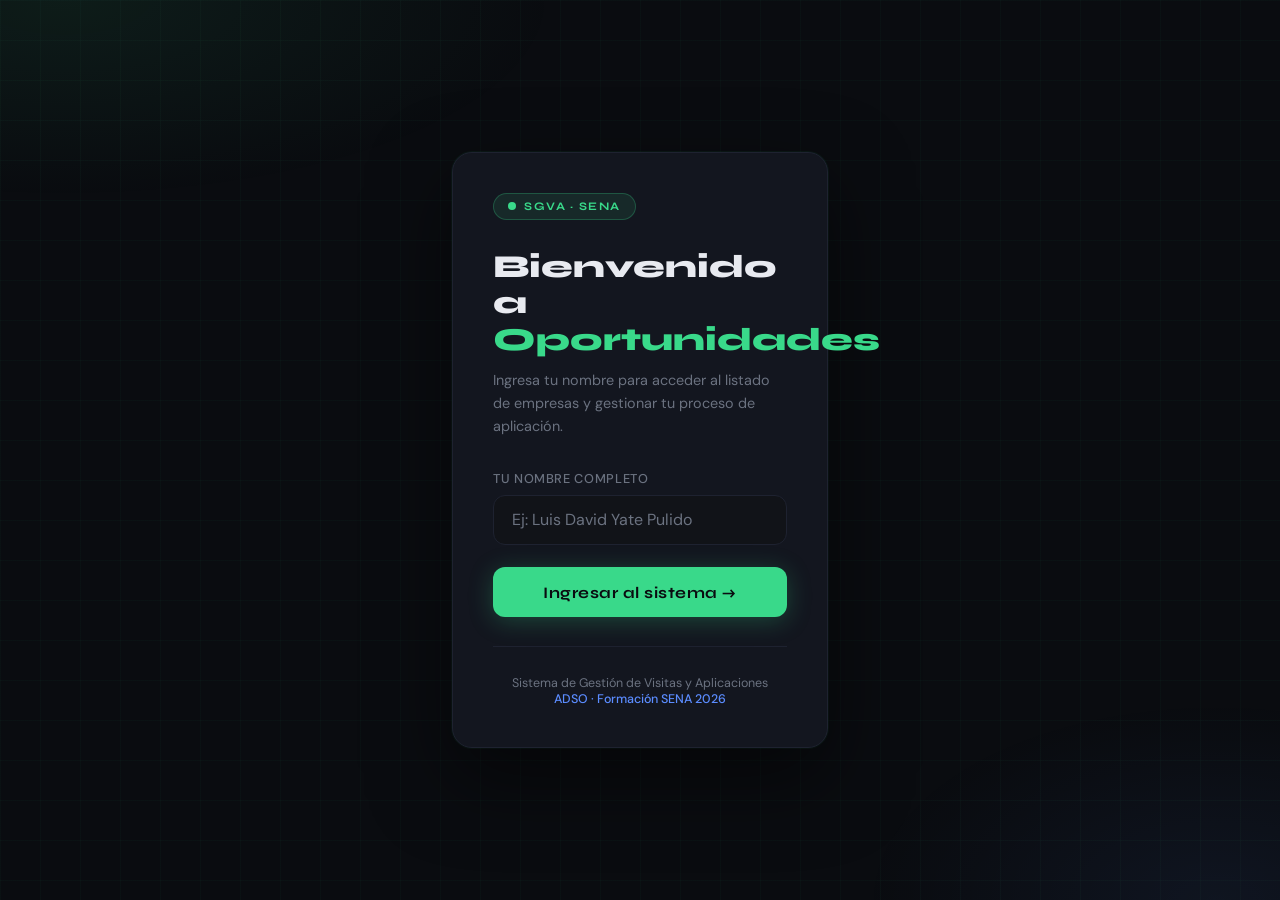
==== commit 1473ce30: "feat: secciones, agregar empresa y CSS/JS separados" ====
--- a/docs/dashboard.html
+++ b/docs/dashboard.html
@@ -5,147 +5,12 @@
   <meta name="viewport" content="width=device-width, initial-scale=1.0"/>
   <title>SGVA – Dashboard</title>
   <link rel="preconnect" href="https://fonts.googleapis.com">
-  <link href="https://fonts.googleapis.com/css2?family=Syne:wght@400;600;700;800&family=DM+Sans:ital,wght@0,300;0,400;0,500;1,300&display=swap" rel="stylesheet">
-  <style>
-    *, *::before, *::after { box-sizing: border-box; margin: 0; padding: 0; }
-    :root {
-      --bg: #0a0c10; --surface: #111318; --border: #1e2230;
-      --accent: #39d98a; --accent2: #5b8cff; --warn: #f5a623;
-      --danger: #ff5b5b; --text: #e8eaf0; --muted: #6b7280;
-      --card: #13161f; --card2: #0f1117;
-      --st-proceso: #f5a623; --st-finalizado: #5b8cff;
-      --st-contratado: #39d98a; --st-pendiente: #6b7280;
-    }
-    html { scroll-behavior: smooth; }
-    body { background: var(--bg); color: var(--text); font-family: 'DM Sans', sans-serif; min-height: 100vh; }
-    body::before {
-      content: ''; position: fixed; inset: 0;
-      background:
-        radial-gradient(ellipse 70% 40% at 5% 0%, rgba(57,217,138,.08) 0%, transparent 55%),
-        radial-gradient(ellipse 50% 40% at 95% 100%, rgba(91,140,255,.07) 0%, transparent 55%);
-      pointer-events: none; z-index: 0;
-    }
-    header {
-      position: sticky; top: 0; z-index: 100;
-      background: rgba(10,12,16,.85); backdrop-filter: blur(16px);
-      border-bottom: 1px solid var(--border); padding: 0 2rem;
-      display: flex; align-items: center; justify-content: space-between; height: 64px;
-    }
-    .header-left { display: flex; align-items: center; gap: 1rem; }
-    .logo-pill {
-      display: flex; align-items: center; gap: .5rem;
-      background: rgba(57,217,138,.1); border: 1px solid rgba(57,217,138,.25);
-      border-radius: 99px; padding: .28rem .75rem;
-    }
-    .logo-dot { width:7px; height:7px; background:var(--accent); border-radius:50%; animation: blink 2s ease-in-out infinite; }
-    @keyframes blink { 0%,100%{opacity:1} 50%{opacity:.3} }
-    .logo-pill span { font-family:'Syne',sans-serif; font-size:.68rem; font-weight:700; letter-spacing:.1em; color:var(--accent); text-transform:uppercase; }
-    .header-title { font-family:'Syne',sans-serif; font-size:.95rem; font-weight:700; }
-    .header-title small { font-family:'DM Sans',sans-serif; font-size:.78rem; font-weight:400; color:var(--muted); display:block; }
-    .header-right { display:flex; align-items:center; gap:1rem; }
-    .user-chip { display:flex; align-items:center; gap:.6rem; background:var(--surface); border:1px solid var(--border); border-radius:99px; padding:.3rem .9rem .3rem .4rem; }
-    .user-avatar { width:30px; height:30px; border-radius:50%; background: linear-gradient(135deg, var(--accent), var(--accent2)); display:flex; align-items:center; justify-content:center; font-family:'Syne',sans-serif; font-size:.75rem; font-weight:800; color:#0a0c10; }
-    .user-name { font-size:.85rem; font-weight:500; max-width:140px; overflow:hidden; text-overflow:ellipsis; white-space:nowrap; }
-    .btn-salir { background:transparent; border:1px solid var(--border); color:var(--muted); font-family:'DM Sans',sans-serif; font-size:.82rem; border-radius:8px; padding:.38rem .85rem; cursor:pointer; transition: color .15s, border-color .15s; }
-    .btn-salir:hover { color:var(--danger); border-color:var(--danger); }
-    main { position:relative; z-index:1; max-width:1400px; margin:0 auto; padding:2rem 2rem 4rem; }
-    .stats-bar { display:grid; grid-template-columns:repeat(4,1fr); gap:1rem; margin-bottom:2rem; animation: fadeIn .5s .1s both; }
-    @keyframes fadeIn { from{opacity:0;transform:translateY(12px)} to{opacity:1;transform:translateY(0)} }
-    .stat-card { background:var(--card); border:1px solid var(--border); border-radius:14px; padding:1.1rem 1.3rem; display:flex; flex-direction:column; gap:.3rem; transition:border-color .2s; }
-    .stat-card:hover { border-color:rgba(57,217,138,.3); }
-    .stat-label { font-size:.75rem; color:var(--muted); text-transform:uppercase; letter-spacing:.06em; font-weight:500; }
-    .stat-value { font-family:'Syne',sans-serif; font-size:2rem; font-weight:800; }
-    .stat-value.green{color:var(--accent)} .stat-value.blue{color:var(--accent2)} .stat-value.orange{color:var(--warn)} .stat-value.grey{color:var(--muted)}
-    .controls { display:flex; gap:.75rem; flex-wrap:wrap; align-items:center; margin-bottom:1.5rem; animation:fadeIn .5s .2s both; }
-    .search-box { flex:1; min-width:220px; background:var(--surface); border:1.5px solid var(--border); border-radius:10px; padding:.65rem 1rem; color:var(--text); font-family:'DM Sans',sans-serif; font-size:.9rem; outline:none; transition:border-color .2s,box-shadow .2s; }
-    .search-box::placeholder{color:var(--muted)}
-    .search-box:focus{border-color:var(--accent);box-shadow:0 0 0 3px rgba(57,217,138,.1)}
-    .filter-btn { background:var(--surface); border:1.5px solid var(--border); color:var(--muted); font-family:'Syne',sans-serif; font-size:.78rem; font-weight:700; letter-spacing:.04em; border-radius:10px; padding:.62rem 1rem; cursor:pointer; transition:all .15s; white-space:nowrap; }
-    .filter-btn:hover,.filter-btn.active{background:var(--card);color:var(--text);border-color:var(--accent)}
-    .filter-btn.f-proceso.active{border-color:var(--st-proceso);color:var(--st-proceso)}
-    .filter-btn.f-finalizado.active{border-color:var(--st-finalizado);color:var(--st-finalizado)}
-    .filter-btn.f-contratado.active{border-color:var(--st-contratado);color:var(--st-contratado)}
-    .table-wrap { background:var(--card); border:1px solid var(--border); border-radius:16px; overflow:hidden; animation:fadeIn .5s .3s both; }
-    .table-head-bar { display:flex; align-items:center; justify-content:space-between; padding:1rem 1.4rem; border-bottom:1px solid var(--border); }
-    .table-head-bar h2{font-family:'Syne',sans-serif;font-size:.95rem;font-weight:700}
-    .count-badge{background:rgba(57,217,138,.1);color:var(--accent);border:1px solid rgba(57,217,138,.2);border-radius:99px;padding:.2rem .65rem;font-size:.75rem;font-weight:700}
-    .table-scroll{overflow-x:auto}
-    table{width:100%;border-collapse:collapse;font-size:.85rem}
-    thead th{background:var(--card2);color:var(--muted);font-family:'Syne',sans-serif;font-size:.72rem;font-weight:700;letter-spacing:.07em;text-transform:uppercase;padding:.75rem 1rem;text-align:left;border-bottom:1px solid var(--border);white-space:nowrap}
-    tbody tr{border-bottom:1px solid rgba(30,34,48,.7);transition:background .15s;cursor:pointer}
-    tbody tr:last-child{border-bottom:none}
-    tbody tr:hover{background:rgba(57,217,138,.04)}
-    td{padding:.8rem 1rem;vertical-align:middle}
-    .td-num{color:var(--muted);font-size:.78rem;width:40px}
-    .td-empresa{font-weight:500;max-width:220px}
-    .empresa-name{overflow:hidden;text-overflow:ellipsis;white-space:nowrap}
-    .empresa-sub{font-size:.75rem;color:var(--muted);margin-top:.15rem;white-space:nowrap;overflow:hidden;text-overflow:ellipsis}
-    .fecha-range{display:flex;flex-direction:column;gap:.1rem}
-    .fecha-inicio{font-size:.78rem;color:var(--accent)}
-    .fecha-fin{font-size:.78rem;color:var(--muted)}
-    .estado-badge{display:inline-flex;align-items:center;gap:.4rem;border-radius:99px;padding:.28rem .75rem;font-size:.75rem;font-weight:600;letter-spacing:.03em;white-space:nowrap}
-    .estado-badge::before{content:'';width:6px;height:6px;border-radius:50%}
-    .estado-pendiente{background:rgba(107,114,128,.12);color:var(--st-pendiente);border:1px solid rgba(107,114,128,.2)}
-    .estado-pendiente::before{background:var(--st-pendiente)}
-    .estado-proceso{background:rgba(245,166,35,.12);color:var(--st-proceso);border:1px solid rgba(245,166,35,.2)}
-    .estado-proceso::before{background:var(--st-proceso)}
-    .estado-finalizado{background:rgba(91,140,255,.12);color:var(--st-finalizado);border:1px solid rgba(91,140,255,.2)}
-    .estado-finalizado::before{background:var(--st-finalizado)}
-    .estado-contratado{background:rgba(57,217,138,.12);color:var(--st-contratado);border:1px solid rgba(57,217,138,.2)}
-    .estado-contratado::before{background:var(--st-contratado);animation:blink 1.5s ease-in-out infinite}
-    .td-aplicado{text-align:center}
-    .check-aplicado{width:20px;height:20px;border-radius:6px;border:2px solid var(--border);background:transparent;display:inline-flex;align-items:center;justify-content:center;cursor:pointer;transition:all .15s}
-    .check-aplicado.activo{background:var(--accent);border-color:var(--accent)}
-    .check-aplicado.activo::after{content:'✓';color:#0a0c10;font-size:.75rem;font-weight:800}
-    .td-accion{text-align:right}
-    .btn-gestionar{background:transparent;border:1px solid var(--border);color:var(--muted);font-family:'Syne',sans-serif;font-size:.72rem;font-weight:700;letter-spacing:.04em;border-radius:8px;padding:.35rem .75rem;cursor:pointer;transition:all .15s;white-space:nowrap}
-    .btn-gestionar:hover{border-color:var(--accent2);color:var(--accent2)}
-    .empty-state{text-align:center;padding:4rem 2rem;color:var(--muted)}
-    .empty-state .icon{font-size:2.5rem;margin-bottom:.75rem}
-    .modal-overlay{position:fixed;inset:0;z-index:200;background:rgba(5,7,10,.75);backdrop-filter:blur(8px);display:flex;align-items:center;justify-content:center;padding:1.5rem;opacity:0;pointer-events:none;transition:opacity .2s}
-    .modal-overlay.open{opacity:1;pointer-events:all}
-    .modal{background:var(--card);border:1px solid var(--border);border-radius:20px;width:100%;max-width:520px;box-shadow:0 40px 100px rgba(0,0,0,.6);transform:scale(.95) translateY(20px);transition:transform .25s cubic-bezier(.16,1,.3,1);overflow:hidden}
-    .modal-overlay.open .modal{transform:scale(1) translateY(0)}
-    .modal-header{padding:1.4rem 1.6rem 1rem;border-bottom:1px solid var(--border);display:flex;align-items:flex-start;justify-content:space-between;gap:1rem}
-    .modal-empresa{font-family:'Syne',sans-serif;font-size:1.05rem;font-weight:800;line-height:1.3}
-    .modal-contacto{font-size:.82rem;color:var(--muted);margin-top:.3rem}
-    .btn-close{background:var(--surface);border:1px solid var(--border);color:var(--muted);width:32px;height:32px;border-radius:8px;font-size:1.1rem;cursor:pointer;flex-shrink:0;display:flex;align-items:center;justify-content:center;transition:color .15s}
-    .btn-close:hover{color:var(--danger)}
-    .modal-body{padding:1.4rem 1.6rem;display:flex;flex-direction:column;gap:1.2rem}
-    .modal-info-grid{display:grid;grid-template-columns:1fr 1fr;gap:.75rem}
-    .info-item{background:var(--surface);border-radius:10px;padding:.75rem}
-    .info-item label{font-size:.7rem;color:var(--muted);text-transform:uppercase;letter-spacing:.07em;display:block;margin-bottom:.3rem}
-    .info-item p{font-size:.84rem;font-weight:500;word-break:break-all}
-    .form-group label{font-size:.78rem;color:var(--muted);text-transform:uppercase;letter-spacing:.06em;display:block;margin-bottom:.5rem;font-weight:500}
-    .estado-selector{display:grid;grid-template-columns:repeat(3,1fr);gap:.6rem}
-    .estado-opt{border-radius:10px;padding:.65rem .5rem;text-align:center;cursor:pointer;border:2px solid var(--border);font-size:.78rem;font-weight:600;font-family:'Syne',sans-serif;transition:all .15s;color:var(--muted)}
-    .estado-opt .opt-icon{font-size:1.1rem;display:block;margin-bottom:.2rem}
-    .estado-opt:hover{border-color:var(--muted);color:var(--text)}
-    .estado-opt.selected-proceso{border-color:var(--st-proceso);color:var(--st-proceso);background:rgba(245,166,35,.08)}
-    .estado-opt.selected-finalizado{border-color:var(--st-finalizado);color:var(--st-finalizado);background:rgba(91,140,255,.08)}
-    .estado-opt.selected-contratado{border-color:var(--st-contratado);color:var(--st-contratado);background:rgba(57,217,138,.08)}
-    .aplicado-toggle{display:flex;align-items:center;justify-content:space-between;background:var(--surface);border:1.5px solid var(--border);border-radius:12px;padding:.8rem 1rem;cursor:pointer;transition:border-color .15s}
-    .aplicado-toggle:hover{border-color:var(--accent)}
-    .aplicado-toggle.on{border-color:var(--accent);background:rgba(57,217,138,.06)}
-    .toggle-label{font-size:.88rem;font-weight:500}
-    .toggle-switch{width:42px;height:24px;border-radius:99px;background:var(--border);position:relative;transition:background .2s;flex-shrink:0}
-    .toggle-switch::after{content:'';position:absolute;top:3px;left:3px;width:18px;height:18px;border-radius:50%;background:#fff;transition:transform .2s}
-    .aplicado-toggle.on .toggle-switch{background:var(--accent)}
-    .aplicado-toggle.on .toggle-switch::after{transform:translateX(18px)}
-    textarea{width:100%;background:var(--surface);border:1.5px solid var(--border);border-radius:12px;padding:.8rem 1rem;color:var(--text);font-family:'DM Sans',sans-serif;font-size:.88rem;outline:none;resize:vertical;min-height:100px;transition:border-color .2s,box-shadow .2s}
-    textarea::placeholder{color:var(--muted)}
-    textarea:focus{border-color:var(--accent2);box-shadow:0 0 0 3px rgba(91,140,255,.1)}
-    .modal-footer{padding:.75rem 1.6rem 1.4rem;display:flex;gap:.75rem;justify-content:flex-end}
-    .btn-cancelar{background:transparent;border:1px solid var(--border);color:var(--muted);font-family:'Syne',sans-serif;font-size:.82rem;font-weight:700;border-radius:10px;padding:.6rem 1.2rem;cursor:pointer;transition:color .15s,border-color .15s}
-    .btn-cancelar:hover{color:var(--danger);border-color:var(--danger)}
-    .btn-guardar{background:var(--accent);color:#0a0c10;font-family:'Syne',sans-serif;font-size:.88rem;font-weight:700;border:none;border-radius:10px;padding:.65rem 1.5rem;cursor:pointer;transition:transform .15s,box-shadow .15s;box-shadow:0 4px 18px rgba(57,217,138,.25)}
-    .btn-guardar:hover{transform:translateY(-1px);box-shadow:0 6px 24px rgba(57,217,138,.4)}
-    .toast{position:fixed;bottom:2rem;right:2rem;z-index:999;background:var(--card);border:1px solid var(--accent);border-radius:12px;padding:.8rem 1.2rem;font-size:.85rem;font-weight:500;box-shadow:0 8px 32px rgba(0,0,0,.4);display:flex;align-items:center;gap:.6rem;transform:translateY(20px);opacity:0;transition:all .3s cubic-bezier(.16,1,.3,1);pointer-events:none}
-    .toast.show{transform:translateY(0);opacity:1}
-    @media(max-width:768px){main{padding:1rem 1rem 3rem}.stats-bar{grid-template-columns:repeat(2,1fr)}header{padding:0 1rem}.header-title small{display:none}}
-  </style>
+  <link href="https://fonts.googleapis.com/css2?family=Syne:wght@400;600;700;800&family=DM+Sans:wght@300;400;500&display=swap" rel="stylesheet">
+  <link rel="stylesheet" href="styles.css">
 </head>
 <body>
+
+<!-- HEADER -->
 <header>
   <div class="header-left">
     <div class="logo-pill"><div class="logo-dot"></div><span>SGVA</span></div>
@@ -159,13 +24,34 @@
     <button class="btn-salir" onclick="cerrarSesion()">Salir</button>
   </div>
 </header>
+
 <main>
+
+  <!-- STATS -->
   <div class="stats-bar">
     <div class="stat-card"><span class="stat-label">Total empresas</span><span class="stat-value green" id="stat-total">0</span></div>
     <div class="stat-card"><span class="stat-label">Aplicadas</span><span class="stat-value blue" id="stat-aplicadas">0</span></div>
     <div class="stat-card"><span class="stat-label">En proceso</span><span class="stat-value orange" id="stat-proceso">0</span></div>
     <div class="stat-card"><span class="stat-label">Contratado</span><span class="stat-value grey" id="stat-contratado">0</span></div>
   </div>
+
+  <!-- TABS DE SECCIÓN -->
+  <div class="section-tabs">
+    <button class="tab-btn active" onclick="cambiarSeccion(1)" id="tab-1">
+      <span class="tab-num">01</span> Sección 1
+      <span class="tab-count" id="tc-1"></span>
+    </button>
+    <button class="tab-btn" onclick="cambiarSeccion(2)" id="tab-2">
+      <span class="tab-num">02</span> Sección 2
+      <span class="tab-count" id="tc-2"></span>
+    </button>
+    <button class="tab-btn" onclick="cambiarSeccion(3)" id="tab-3">
+      <span class="tab-num">03</span> Sección 3
+      <span class="tab-count" id="tc-3"></span>
+    </button>
+  </div>
+
+  <!-- CONTROLES -->
   <div class="controls">
     <input class="search-box" type="text" id="buscador" placeholder="🔍  Buscar empresa, contacto o correo..." oninput="filtrar()"/>
     <button class="filter-btn active" onclick="filtrarEstado('todos')" id="f-todos">Todos</button>
@@ -173,11 +59,14 @@
     <button class="filter-btn f-finalizado" onclick="filtrarEstado('finalizado')" id="f-finalizado">Finalizado</button>
     <button class="filter-btn f-contratado" onclick="filtrarEstado('contratado')" id="f-contratado">Contratado</button>
     <button class="filter-btn" onclick="filtrarEstado('aplicadas')" id="f-aplicadas">Aplicadas ✓</button>
+    <button class="btn-agregar" onclick="abrirModalAgregar()">+ Agregar empresa</button>
   </div>
+
+  <!-- TABLA -->
   <div class="table-wrap">
     <div class="table-head-bar">
-      <h2>Registro de Empresas</h2>
-      <span class="count-badge" id="count-visible">67 empresas</span>
+      <h2 id="table-title">Sección 1</h2>
+      <span class="count-badge" id="count-visible">0 empresas</span>
     </div>
     <div class="table-scroll">
       <table>
@@ -193,6 +82,7 @@
   </div>
 </main>
 
+<!-- MODAL GESTIONAR -->
 <div class="modal-overlay" id="modal-overlay" onclick="cerrarModalOverlay(event)">
   <div class="modal">
     <div class="modal-header">
@@ -209,22 +99,22 @@
         <div class="info-item" style="grid-column:1/-1"><label>Correo</label><p id="m-correo">—</p></div>
       </div>
       <div>
-        <label class="form-group" style="margin-bottom:.5rem"><span style="font-size:.78rem;color:var(--muted);text-transform:uppercase;letter-spacing:.06em;font-weight:500">¿Ya apliqué?</span></label>
+        <p class="form-label">¿Ya apliqué?</p>
         <div class="aplicado-toggle" id="toggle-aplicado" onclick="toggleAplicado()">
           <span class="toggle-label" id="toggle-label">No he aplicado aún</span>
           <div class="toggle-switch"></div>
         </div>
       </div>
-      <div class="form-group">
-        <label>Estado de la aplicación</label>
+      <div>
+        <p class="form-label">Estado de la aplicación</p>
         <div class="estado-selector">
           <div class="estado-opt" id="opt-proceso" onclick="selEstado('proceso')"><span class="opt-icon">⏳</span>En proceso</div>
           <div class="estado-opt" id="opt-finalizado" onclick="selEstado('finalizado')"><span class="opt-icon">✅</span>Finalizado</div>
           <div class="estado-opt" id="opt-contratado" onclick="selEstado('contratado')"><span class="opt-icon">🎉</span>Contratado</div>
         </div>
       </div>
-      <div class="form-group">
-        <label>Notas / Descripción personal</label>
+      <div>
+        <p class="form-label">Notas / Descripción personal</p>
         <textarea id="modal-desc" placeholder="Escribe tus notas sobre esta oportunidad..."></textarea>
       </div>
     </div>
@@ -235,197 +125,67 @@
   </div>
 </div>
 
+<!-- MODAL AGREGAR EMPRESA -->
+<div class="modal-overlay" id="modal-agregar-overlay" onclick="cerrarModalAgregarOverlay(event)">
+  <div class="modal">
+    <div class="modal-header">
+      <div>
+        <div class="modal-empresa">➕ Agregar nueva empresa</div>
+        <div class="modal-contacto">Los campos marcados con * son obligatorios</div>
+      </div>
+      <button class="btn-close" onclick="cerrarModalAgregar()">✕</button>
+    </div>
+    <div class="modal-body">
+      <div class="modal-info-grid">
+        <div class="info-item" style="grid-column:1/-1">
+          <label>Empresa *</label>
+          <input type="text" class="input-modal" id="add-empresa" placeholder="Nombre de la empresa"/>
+        </div>
+        <div class="info-item">
+          <label>Persona de contacto</label>
+          <input type="text" class="input-modal" id="add-contacto" placeholder="Nombre del contacto"/>
+        </div>
+        <div class="info-item">
+          <label>Teléfono</label>
+          <input type="text" class="input-modal" id="add-telefono" placeholder="Número"/>
+        </div>
+        <div class="info-item" style="grid-column:1/-1">
+          <label>Correo</label>
+          <input type="text" class="input-modal" id="add-correo" placeholder="correo@empresa.com"/>
+        </div>
+        <div class="info-item" style="grid-column:1/-1">
+          <label>Dirección</label>
+          <input type="text" class="input-modal" id="add-direccion" placeholder="Dirección de la empresa"/>
+        </div>
+        <div class="info-item">
+          <label>Fecha inicio *</label>
+          <input type="date" class="input-modal" id="add-inicio"/>
+        </div>
+        <div class="info-item">
+          <label>Fecha fin *</label>
+          <input type="date" class="input-modal" id="add-fin"/>
+        </div>
+        <div class="info-item" style="grid-column:1/-1">
+          <label>Sección *</label>
+          <select class="input-modal" id="add-seccion">
+            <option value="1">Sección 1</option>
+            <option value="2">Sección 2</option>
+            <option value="3">Sección 3</option>
+          </select>
+        </div>
+      </div>
+      <p class="error-msg" id="error-agregar" style="display:none">Por favor completa los campos obligatorios.</p>
+    </div>
+    <div class="modal-footer">
+      <button class="btn-cancelar" onclick="cerrarModalAgregar()">Cancelar</button>
+      <button class="btn-guardar" onclick="guardarNuevaEmpresa()">Agregar empresa</button>
+    </div>
+  </div>
+</div>
+
+<!-- TOAST -->
 <div class="toast" id="toast"><span>✓</span><span id="toast-msg">Guardado</span></div>
 
-<script>
-const EMPRESAS = [
-  {id:1,empresa:"VC@SOFT S A S",contacto:"Michell Gonzalez",direccion:"Cll 100 No. 17 A 36 Ofc 601",telefono:"6219348",correo:"sg-sst@vc-soft.com",fechaInicio:"03/03/2026",fechaFin:"31/12/2026"},
-  {id:2,empresa:"INFORMATION WORKERS S.A.S",contacto:"VIVIANA LOZANO",direccion:"cra 13 93-35",telefono:"3208587339",correo:"recursohumano@iwco.co",fechaInicio:"03/03/2026",fechaFin:"30/04/2026"},
-  {id:3,empresa:"GENSER POWER COLOMBIA",contacto:"Julian Andres Castañeda",direccion:"calle 100 13-21",telefono:"3102522520",correo:"Julian.castaneda@genserpower.com",fechaInicio:"04/03/2026",fechaFin:"19/08/2026"},
-  {id:4,empresa:"VASS CONSULTORIA DE SISTEMAS COLOMBIA S A S",contacto:"Carrolina Molano",direccion:"Carrera 7 No. 76-57",telefono:"3142356122",correo:"carolina.molano@vasscompany.com",fechaInicio:"04/03/2026",fechaFin:"31/05/2026"},
-  {id:5,empresa:"CONTINENTAL ASSIST COLOMBIA S A S",contacto:"N/A",direccion:"Autopista Norte 114-44",telefono:"3172759174",correo:"lrojas@continentalassist.com",fechaInicio:"05/03/2026",fechaFin:"30/06/2026"},
-  {id:6,empresa:"ENFRAGEN COLOMBIA SAS",contacto:"Dahyana Hernandez",direccion:"Carrera 11 79-35",telefono:"3162868845",correo:"dahyana.hernandez@enfragen.com",fechaInicio:"05/03/2026",fechaFin:"07/08/2026"},
-  {id:7,empresa:"TICSOCIAL SAS",contacto:"Tiffany Galindo",direccion:"calle 26 a 13-97 Edificio Bulevar Tequendama",telefono:"3160259088",correo:"nomina@ticsocial.com.co",fechaInicio:"06/03/2026",fechaFin:"30/04/2026"},
-  {id:8,empresa:"NTT DATA COLOMBIA S.A.S.",contacto:"N/A",direccion:"N/A",telefono:"N/A",correo:"mariaisabel.rodriguezarias@nttdata.com",fechaInicio:"09/03/2026",fechaFin:"30/04/2026"},
-  {id:9,empresa:"JAZZPLAT COLOMBIA S A S",contacto:"Alejandro Sanchez",direccion:"CARRERA 56 9 09",telefono:"3167139467",correo:"cristianalejandr.jcol@masorange.es",fechaInicio:"10/03/2026",fechaFin:"04/04/2026"},
-  {id:10,empresa:"UNIVERSIDAD ANTONIO NARIÑO",contacto:"Julian David Amortegui",direccion:"UNIVERSIDAD ANTONIO NARIÑO",telefono:"3017875128",correo:"profesional.gestion.humana2@uan.edu.co",fechaInicio:"10/03/2026",fechaFin:"30/04/2026"},
-  {id:11,empresa:"TECPETROL COLOMBIA SAS",contacto:"Maria José Vargas",direccion:"Calle 113 7-80",telefono:"3570000",correo:"tecpetrolrh-colombia@tecpetrol.com",fechaInicio:"10/03/2026",fechaFin:"31/05/2026"},
-  {id:12,empresa:"ADO TECHNOLOGIES COLOMBIA SAS",contacto:"JESSICA MONTAÑA",direccion:"CALLE 93 16 46",telefono:"3197157728",correo:"ADMINISTRACION@ADO-TECH.COM",fechaInicio:"10/03/2026",fechaFin:"10/04/2026"},
-  {id:13,empresa:"INDUSTRIA MILITAR",contacto:"JOHANA BONILLA",direccion:"BOGOTA (NO ESPECIFICA)",telefono:"207800",correo:"nini.bonilla@indumil.gov.co",fechaInicio:"11/03/2026",fechaFin:"10/04/2026"},
-  {id:14,empresa:"COOPERATIVA DE AHORRO Y CREDITO BENEFICIAR",contacto:"BERTHA ROCIO SIERRA LIZARAZO",direccion:"CRA 7 No 34 - 22",telefono:"7490001",correo:"analistath@beneficiar.com.co",fechaInicio:"12/03/2026",fechaFin:"07/04/2026"},
-  {id:15,empresa:"IDENTIDAD TELECOM SAS",contacto:"Hernando Reyes Cortes",direccion:"Cra 19 82-14",telefono:"3173995356",correo:"hreyes@identidadtech.com",fechaInicio:"12/03/2026",fechaFin:"16/04/2026"},
-  {id:16,empresa:"SOPORTE Y LOGISTICA S.A.S",contacto:"JORGE BONILLA",direccion:"cl 93 15 59",telefono:"8540204",correo:"JORGEB@GROWER2BUYER.COM",fechaInicio:"13/03/2026",fechaFin:"30/06/2026"},
-  {id:17,empresa:"GESTION PROFESIONAL EN SOLUCIONES INTEGRALES LTDA",contacto:"Misdalia",direccion:"carrera58b bis128b 50",telefono:"3214527570",correo:"contratacion.gpsi@gmail.com",fechaInicio:"13/03/2026",fechaFin:"30/04/2026"},
-  {id:18,empresa:"WORLD VISION INTERNATIONAL",contacto:"N/A",direccion:"N/A",telefono:"N/A",correo:"nicolas_gambasica@wvi.org",fechaInicio:"13/03/2026",fechaFin:"22/04/2026"},
-  {id:19,empresa:"SQDM S A S",contacto:"JHOANA GERALDYNE ROBLES",direccion:"Cl. 31 13A - 51",telefono:"3183733929",correo:"JhoanaRobles@sqdm.com",fechaInicio:"16/03/2026",fechaFin:"10/04/2026"},
-  {id:20,empresa:"INSTALEAP S.A.S.",contacto:"Sonia Gonzalez",direccion:"calle 92 no. 15-78",telefono:"3157672175",correo:"sonia.gonzalez@instaleap.io",fechaInicio:"16/03/2026",fechaFin:"21/04/2026"},
-  {id:21,empresa:"MULLEN LOWE SSP3 S.A.S",contacto:"YURANI HERNANDEZ",direccion:"KR 9 79A 19",telefono:"3102055089",correo:"yurani.hernandez@mullenloweholding.com",fechaInicio:"16/03/2026",fechaFin:"28/05/2026"},
-  {id:22,empresa:"E-SOMOS ALIMENTACIÓN SAS",contacto:"N/A",direccion:"KR 14 139 SUR - 64",telefono:"3176355129",correo:"aux_gestionhumana_esa@e-somos.co",fechaInicio:"17/03/2026",fechaFin:"30/04/2026"},
-  {id:23,empresa:"ELITE LOGISTICA Y RENDIMIENTO SAS",contacto:"Michel",direccion:"Av esperanza 96-10",telefono:"3156126912",correo:"N/A",fechaInicio:"17/03/2026",fechaFin:"31/12/2026"},
-  {id:24,empresa:"HIKVISION COLOMBIA S.A.S.",contacto:"Sebastian Chaparro",direccion:"Calle 116 No. 21-50 Piso 7",telefono:"3102105864",correo:"sebastian.chaparro@hikvision.com",fechaInicio:"18/03/2026",fechaFin:"20/04/2026"},
-  {id:25,empresa:"ENERGITEL S.A.S",contacto:"Magda Garcia",direccion:"cra 25 N 68-64",telefono:"3401297",correo:"gestionhumana@energitel.com",fechaInicio:"18/03/2026",fechaFin:"08/04/2026"},
-  {id:26,empresa:"YES CONTACT & BPO S.A.S.",contacto:"HEIDY MORA",direccion:"CL 124 45 15",telefono:"3046687878",correo:"RECURSOS@YESBPO.CO",fechaInicio:"18/03/2026",fechaFin:"30/04/2026"},
-  {id:27,empresa:"KIBERNUM SAS",contacto:"Angelica Prieto",direccion:"carrera 13 98 21",telefono:"3160258333",correo:"angelica.prieto@kibernum.com.co",fechaInicio:"19/03/2026",fechaFin:"21/04/2026"},
-  {id:28,empresa:"PROTELA S.A.",contacto:"Dayana Carrillo",direccion:"Transversal 93 65A-82",telefono:"3176469157",correo:"dayana.carrillo@protela.com",fechaInicio:"19/03/2026",fechaFin:"30/04/2026"},
-  {id:29,empresa:"INDIGO PARK COLOMBIA S.A.S.",contacto:"Yudi Guerrero",direccion:"Calle 97a 9a 50",telefono:"3163372495",correo:"seleccion@city-parking.com",fechaInicio:"19/03/2026",fechaFin:"30/04/2026"},
-  {id:30,empresa:"FIDUCIARIA LA PREVISORA - FIDUPREVISORA",contacto:"Paula Andrea Sanchez Chaparo",direccion:"CALLE 72 10 03",telefono:"7566633",correo:"sya_psanchez@fiduprevisora.com.co",fechaInicio:"19/03/2026",fechaFin:"10/04/2026"},
-  {id:31,empresa:"EKOOMEDIA S.A.S",contacto:"Laura Rodríguez",direccion:"Cra 19 95 55",telefono:"(601) 8052584",correo:"talento@ekoomedia.com",fechaInicio:"20/03/2026",fechaFin:"10/04/2026"},
-  {id:32,empresa:"SATELCO INTERACTIVO S.A.S.",contacto:"Paula Camero",direccion:"CR 45 No 122 56",telefono:"3106780673",correo:"pcamerofr@gmail.com",fechaInicio:"20/03/2026",fechaFin:"30/04/2026"},
-  {id:33,empresa:"KOA COMPAÑIA DE FINANCIAMIENTO S.A",contacto:"Valentina Bustos Hernadez",direccion:"Carrera 14 No 93 a - 30",telefono:"318 358841",correo:"vbustos@koa.co",fechaInicio:"20/03/2026",fechaFin:"30/04/2026"},
-  {id:34,empresa:"NUEVA EPS S.A.",contacto:"Nathaly Ramirez",direccion:"Cra. 85 K 46A - 66",telefono:"4193000",correo:"nathaly.ramirez@nuevaeps.com.co",fechaInicio:"20/03/2026",fechaFin:"17/04/2026"},
-  {id:35,empresa:"AMWELL COLOMBIA SAS",contacto:"Diana Espinosa",direccion:"N/A",telefono:"3017717140",correo:"diana.espinosa@amwell.com",fechaInicio:"20/03/2026",fechaFin:"31/05/2026"},
-  {id:36,empresa:"SIMIL TECH SAS",contacto:"Alba Luz Peña Arias",direccion:"Calle 127 A No. 46 - 81",telefono:"3114593527",correo:"info@similtech.co",fechaInicio:"24/03/2026",fechaFin:"15/04/2026"},
-  {id:37,empresa:"NETACTICA COLOMBIA SAS",contacto:"CAROLINA HERNANDEZ",direccion:"cra 15 88 21",telefono:"3185713623",correo:"admcolombia@netactica.com",fechaInicio:"25/03/2026",fechaFin:"06/04/2026"},
-  {id:38,empresa:"GESTION DE SEGURIDAD ELECTRONICA - GSE SA",contacto:"Natalia Gutierrez",direccion:"Carrera 7 77-07",telefono:"3143425044",correo:"gina.gutierrez@paynet.com.co",fechaInicio:"25/03/2026",fechaFin:"10/04/2026"},
-  {id:39,empresa:"FUNDACION UNIVERSITARIA MONSERRATE",contacto:"Marta Lucia Gomez",direccion:"CLL 68 62 - 11",telefono:"6013902202",correo:"psicologiagho@unimonserrate.edu.co",fechaInicio:"25/03/2026",fechaFin:"10/04/2026"},
-  {id:40,empresa:"DISTRICARGO OPERATIONS S A COLOMBIA",contacto:"Lady Varon",direccion:"Cra. 106 15 25 Manzana22 Bodega 134c",telefono:"3143347969",correo:"lady.varon@grupodistri.com",fechaInicio:"25/03/2026",fechaFin:"15/04/2026"},
-  {id:41,empresa:"HIGH TECH SOFTWARE S.A.S",contacto:"N/A",direccion:"cll 72 7 21",telefono:"322 8744573",correo:"Nathaly.garzon@blend360.com",fechaInicio:"25/03/2026",fechaFin:"30/04/2026"},
-  {id:42,empresa:"DATAICO S.A.S",contacto:"Valentina Rincon",direccion:"CL 24 24-65",telefono:"3202404889",correo:"seleccion@dataico.com",fechaInicio:"25/03/2026",fechaFin:"25/04/2026"},
-  {id:43,empresa:"INFOTRANS COLOMBIA SAS",contacto:"Sandra Bocanegra",direccion:"CL 26 85 D 55 Modulo 7",telefono:"7433281",correo:"sandra.bocanegra@pbs.group",fechaInicio:"25/03/2026",fechaFin:"07/04/2026"},
-  {id:44,empresa:"S A C SEGURIDAD AUTOMATIZACION Y CONTROL S.A.S",contacto:"JOHANNA GOMEZ",direccion:"PARQUE EMPRESARIAL OIKOS CIEM OCCIDENTE",telefono:"3160244516",correo:"jgomez@sactecnologia.com",fechaInicio:"25/03/2026",fechaFin:"30/04/2026"},
-  {id:45,empresa:"SIEMENS S. A.",contacto:"Juan Hernandez",direccion:"Torre Fura",telefono:"3107741155",correo:"juan.hernandez_perico@siemens.com",fechaInicio:"25/03/2026",fechaFin:"09/04/2026"},
-  {id:46,empresa:"SOAIN SOFTWARE ASSOCIATES S A S",contacto:"Sofia Ruiz",direccion:"Calle 100 No 23 10",telefono:"3118013390",correo:"pruiz@soaint.com",fechaInicio:"25/03/2026",fechaFin:"06/04/2026"},
-  {id:47,empresa:"COMSISTELCO S.A.S.",contacto:"Paola Andrea Bernal",direccion:"Carrera 20C 75A-27",telefono:"3157803480",correo:"talentohumano@comsistelco.com",fechaInicio:"26/03/2026",fechaFin:"25/04/2026"},
-  {id:48,empresa:"Q-VISION (QUALITY VISION TECHNOLOGIES) S.A.",contacto:"sara orozco",direccion:"Edificio Zenn Office Cl. 93 16-46 Ofc. 404 B",telefono:"3017569685",correo:"sorozco@qvision.us",fechaInicio:"26/03/2026",fechaFin:"17/04/2026"},
-  {id:49,empresa:"CABIFY SERVICIOS TN S.A.S.",contacto:"Alvaro riaño",direccion:"N/A",telefono:"3166203444",correo:"people@cabify.com",fechaInicio:"26/03/2026",fechaFin:"17/04/2026"},
-  {id:50,empresa:"UNIDAD MEDICA Y DE DIAGNOSTICO S A",contacto:"Viviana Brochero",direccion:"Calle 93 19 - 25",telefono:"3157946165",correo:"yisselvbh@colmedica.com",fechaInicio:"27/03/2026",fechaFin:"30/04/2026"},
-  {id:51,empresa:"CORPORACION COLOMBIANA DE LOGISTICA - C.C.L. S.A.",contacto:"CORPORACION COLOMBIANA DE LOGISTICA",direccion:"AV CALLE 22 68B-75",telefono:"3134880256",correo:"seleccion@ccl.com.co",fechaInicio:"27/03/2026",fechaFin:"09/04/2026"},
-  {id:52,empresa:"FALABELLA SERVICIOS SAS",contacto:"Alejandra Rodriguez",direccion:"Calle 99 - 15",telefono:"3132009758",correo:"mrodriguezni@falabella.com.co",fechaInicio:"27/03/2026",fechaFin:"10/04/2026"},
-  {id:53,empresa:"FUNDACIÓN ORIÉNTAME",contacto:"Maria Camila Gutierrez Sanchez",direccion:"calle 33 a no 16 - 55",telefono:"3217561326",correo:"cgutierrez@orientame.org.co",fechaInicio:"27/03/2026",fechaFin:"06/04/2026"},
-  {id:54,empresa:"ARTEMISA TECH SAS",contacto:"ALEJANDRA BOHORQUEZ",direccion:"calle 75 54 13",telefono:"3209213208",correo:"contabilidad@artemisa.tech",fechaInicio:"27/03/2026",fechaFin:"10/04/2026"},
-  {id:55,empresa:"PLANTACIONES UNIPALMA DE LOS LLANOS S.A.",contacto:"N/A",direccion:"KM 23 VIA CUMARAL VERACRUZ",telefono:"3115926410",correo:"CAMILA.AMADOR@UNIPALMA.COM",fechaInicio:"30/03/2026",fechaFin:"09/04/2026"},
-  {id:56,empresa:"UNIQUE ARQUITECTURA Y DISEÑO SAS",contacto:"Alejandra Rodriguez",direccion:"cra 51 73 46",telefono:"3165626467",correo:"recursoshumanos@uniqueconcept.com.co",fechaInicio:"30/03/2026",fechaFin:"30/05/2026"},
-  {id:57,empresa:"SOFTWARE QUALITY ASSURANCE S.A.",contacto:"Karen Torres",direccion:"Hotel tequendama",telefono:"3102452950",correo:"talentos1.sqa@sqasa.co",fechaInicio:"30/03/2026",fechaFin:"30/04/2026"},
-  {id:58,empresa:"LER PREVENCIÓN LTDA",contacto:"Lina Enciso",direccion:"Av Cra 9 123- 86 oficina 604",telefono:"3171758382",correo:"linaenciso@lerprevencion.com",fechaInicio:"31/03/2026",fechaFin:"21/04/2026"},
-  {id:59,empresa:"EMPRESA PRUEBA DISTRITO CAPITAL",contacto:"diana sarmiento",direccion:"carrera 13 65-10",telefono:"310000000",correo:"diana@gmail.com",fechaInicio:"31/03/2026",fechaFin:"20/05/2026"},
-  {id:60,empresa:"LEGIS EDITORES S.A.",contacto:"lorena Pérez Páez",direccion:"Calle 94 13-72",telefono:"3102146154",correo:"lorena.perz@gmail.com",fechaInicio:"31/03/2026",fechaFin:"17/04/2026"},
-  {id:61,empresa:"MERIDIAN CONSULTING LTDA",contacto:"LADY LORENA VINCHERY",direccion:"CALLE 67 7 35",telefono:"7469090",correo:"auxiliargh@meridian.com.co",fechaInicio:"31/03/2026",fechaFin:"18/04/2026"},
-  {id:62,empresa:"PERSOM EMPRESA DE SERVICIOS TEMPORALES S.A.S",contacto:"ALEJANDRO GAITAN",direccion:"CR 27C 70 12",telefono:"3160106942",correo:"seleccion@persom.co",fechaInicio:"01/04/2026",fechaFin:"24/04/2026"},
-  {id:63,empresa:"TRYCORE SAS",contacto:"Talento Humano",direccion:"Torre Colpatria Cra. 7 24-89 Piso 35-02",telefono:"1111111",correo:"samuel.guerrero@trycore.com.co",fechaInicio:"01/04/2026",fechaFin:"05/05/2026"},
-  {id:64,empresa:"BESEDO SUCURSAL COLOMBIA",contacto:"maria ramirez",direccion:"KR 10 97 A - 13 ED BOGOTA ET 606",telefono:"3244541807",correo:"maria.ramirez@besedo.com",fechaInicio:"01/04/2026",fechaFin:"31/07/2026"},
-  {id:65,empresa:"CANAL CLIMA S A S",contacto:"MAYERLI FORERO",direccion:"CRA 11 B No 99- 25 PISO 10 EDIFICIO WEWORK",telefono:"3245162812",correo:"mayerli.forero@canalclima.com",fechaInicio:"01/04/2026",fechaFin:"31/05/2026"},
-  {id:66,empresa:"LOGISMART SOLUCIONES INTELIGENTES DE LOGISTICA SAS",contacto:"Alexandra cardenas",direccion:"Av calle 12 79 A 25",telefono:"3213355801",correo:"yudy.cardenas@pharex.co",fechaInicio:"01/04/2026",fechaFin:"10/04/2026"},
-  {id:67,empresa:"BIOTRONITECH COLOMBIA S.A.S",contacto:"Diana Duarte",direccion:"calle 123 N 7 - 50",telefono:"3160185694",correo:"asis.talentohumano@biotronitech.com.co",fechaInicio:"01/04/2026",fechaFin:"30/04/2026"}
-];
-
-let usuario='', registros={}, filtroActivo='todos', modalId=null, modalEstado=null, modalAplicado=false;
-
-window.addEventListener('DOMContentLoaded', () => {
-  usuario = localStorage.getItem('sgva_usuario');
-  if (!usuario) { window.location.href = 'index.html'; return; }
-  const raw = localStorage.getItem('sgva_registros');
-  registros = raw ? JSON.parse(raw) : {};
-  document.getElementById('nombre-usuario').textContent = usuario;
-  document.getElementById('avatar-initial').textContent = usuario.charAt(0).toUpperCase();
-  renderTabla(); actualizarStats();
-});
-
-function guardar() { localStorage.setItem('sgva_registros', JSON.stringify(registros)); }
-function getReg(id) { return registros[id] || { aplicado:false, estado:null, descripcion:'' }; }
-
-function renderTabla() {
-  const busq  = document.getElementById('buscador').value.toLowerCase();
-  const tbody = document.getElementById('tabla-body');
-  const filtradas = EMPRESAS.filter(e => {
-    const texto = `${e.empresa} ${e.contacto} ${e.correo}`.toLowerCase();
-    if (busq && !texto.includes(busq)) return false;
-    const reg = getReg(e.id);
-    if (filtroActivo==='aplicadas')  return reg.aplicado;
-    if (filtroActivo==='proceso')    return reg.estado==='proceso';
-    if (filtroActivo==='finalizado') return reg.estado==='finalizado';
-    if (filtroActivo==='contratado') return reg.estado==='contratado';
-    return true;
-  });
-  document.getElementById('count-visible').textContent = `${filtradas.length} empresa${filtradas.length!==1?'s':''}`;
-  if (!filtradas.length) {
-    tbody.innerHTML = `<tr><td colspan="8"><div class="empty-state"><div class="icon">🔍</div>No se encontraron empresas.</div></td></tr>`;
-    return;
-  }
-  const labels = {pendiente:'Sin estado',proceso:'En proceso',finalizado:'Finalizado',contratado:'Contratado'};
-  tbody.innerHTML = filtradas.map((e,i) => {
-    const reg = getReg(e.id); const est = reg.estado||'pendiente';
-    return `<tr onclick="abrirModal(${e.id})">
-      <td class="td-num">${i+1}</td>
-      <td class="td-empresa"><div class="empresa-name" title="${e.empresa}">${e.empresa}</div><div class="empresa-sub">${e.correo}</div></td>
-      <td>${e.contacto}</td><td>${e.telefono}</td>
-      <td><div class="fecha-range"><span class="fecha-inicio">↑ ${e.fechaInicio}</span><span class="fecha-fin">↓ ${e.fechaFin}</span></div></td>
-      <td class="td-aplicado" onclick="event.stopPropagation();toggleAplicadoDirecto(${e.id})">
-        <div class="check-aplicado ${reg.aplicado?'activo':''}"></div>
-      </td>
-      <td><span class="estado-badge estado-${est}">${labels[est]}</span></td>
-      <td class="td-accion" onclick="event.stopPropagation();abrirModal(${e.id})"><button class="btn-gestionar">Gestionar →</button></td>
-    </tr>`;
-  }).join('');
-}
-
-function actualizarStats() {
-  const vals = Object.values(registros);
-  document.getElementById('stat-total').textContent      = EMPRESAS.length;
-  document.getElementById('stat-aplicadas').textContent  = vals.filter(r=>r.aplicado).length;
-  document.getElementById('stat-proceso').textContent    = vals.filter(r=>r.estado==='proceso').length;
-  document.getElementById('stat-contratado').textContent = vals.filter(r=>r.estado==='contratado').length;
-}
-
-function filtrar() { renderTabla(); }
-function filtrarEstado(estado) {
-  filtroActivo = estado;
-  document.querySelectorAll('.filter-btn').forEach(b=>b.classList.remove('active'));
-  document.getElementById(`f-${estado}`)?.classList.add('active');
-  renderTabla();
-}
-
-function toggleAplicadoDirecto(id) {
-  const reg = getReg(id); reg.aplicado = !reg.aplicado; registros[id]=reg;
-  guardar(); renderTabla(); actualizarStats();
-  mostrarToast(reg.aplicado?'✓ Marcada como aplicada':'Marca removida');
-}
-
-function abrirModal(id) {
-  const emp=EMPRESAS.find(e=>e.id===id), reg=getReg(id);
-  modalId=id; modalEstado=reg.estado; modalAplicado=reg.aplicado;
-  document.getElementById('m-empresa').textContent = emp.empresa;
-  document.getElementById('m-contacto').textContent = `👤 ${emp.contacto}  ·  ✉ ${emp.correo}`;
-  document.getElementById('m-dir').textContent  = emp.direccion;
-  document.getElementById('m-tel').textContent  = emp.telefono;
-  document.getElementById('m-correo').textContent = emp.correo;
-  document.getElementById('modal-desc').value   = reg.descripcion||'';
-  actualizarToggleUI(); actualizarEstadoUI();
-  document.getElementById('modal-overlay').classList.add('open');
-}
-function cerrarModal() { document.getElementById('modal-overlay').classList.remove('open'); modalId=null; }
-function cerrarModalOverlay(e) { if(e.target===document.getElementById('modal-overlay')) cerrarModal(); }
-
-function toggleAplicado() { modalAplicado=!modalAplicado; actualizarToggleUI(); }
-function actualizarToggleUI() {
-  const t=document.getElementById('toggle-aplicado'), l=document.getElementById('toggle-label');
-  modalAplicado ? (t.classList.add('on'), l.textContent='¡Ya apliqué a esta empresa!') : (t.classList.remove('on'), l.textContent='No he aplicado aún');
-}
-
-function selEstado(estado) { modalEstado = modalEstado===estado ? null : estado; actualizarEstadoUI(); }
-function actualizarEstadoUI() {
-  ['proceso','finalizado','contratado'].forEach(s => {
-    const el=document.getElementById(`opt-${s}`);
-    el.className='estado-opt';
-    if(modalEstado===s) el.classList.add(`selected-${s}`);
-  });
-}
-
-function guardarModal() {
-  if(!modalId) return;
-  registros[modalId]={ aplicado:modalAplicado, estado:modalEstado, descripcion:document.getElementById('modal-desc').value.trim() };
-  guardar(); renderTabla(); actualizarStats(); cerrarModal();
-  mostrarToast('✓ Cambios guardados correctamente');
-}
-
-let toastTimer;
-function mostrarToast(msg) {
-  const t=document.getElementById('toast');
-  document.getElementById('toast-msg').textContent=msg;
-  t.classList.add('show'); clearTimeout(toastTimer);
-  toastTimer=setTimeout(()=>t.classList.remove('show'),2500);
-}
-
-function cerrarSesion() { localStorage.removeItem('sgva_usuario'); window.location.href='index.html'; }
-</script>
+<script src="app.js"></script>
 </body>
 </html>
--- a/docs/styles.css
+++ b/docs/styles.css
@@ -0,0 +1,312 @@
+/* ══════════════════════════════════════════
+   VARIABLES Y RESET
+══════════════════════════════════════════ */
+*, *::before, *::after { box-sizing: border-box; margin: 0; padding: 0; }
+
+:root {
+  --bg:             #0a0c10;
+  --surface:        #111318;
+  --border:         #1e2230;
+  --accent:         #39d98a;
+  --accent2:        #5b8cff;
+  --warn:           #f5a623;
+  --danger:         #ff5b5b;
+  --text:           #e8eaf0;
+  --muted:          #6b7280;
+  --card:           #13161f;
+  --card2:          #0f1117;
+  --st-proceso:     #f5a623;
+  --st-finalizado:  #5b8cff;
+  --st-contratado:  #39d98a;
+  --st-pendiente:   #6b7280;
+}
+
+html { scroll-behavior: smooth; }
+
+body {
+  background: var(--bg);
+  color: var(--text);
+  font-family: 'DM Sans', sans-serif;
+  min-height: 100vh;
+}
+
+body::before {
+  content: ''; position: fixed; inset: 0;
+  background:
+    radial-gradient(ellipse 70% 40% at 5% 0%, rgba(57,217,138,.08) 0%, transparent 55%),
+    radial-gradient(ellipse 50% 40% at 95% 100%, rgba(91,140,255,.07) 0%, transparent 55%);
+  pointer-events: none; z-index: 0;
+}
+
+/* ══════════════════════════════════════════
+   LOGIN
+══════════════════════════════════════════ */
+.login-page { display: flex; align-items: center; justify-content: center; overflow: hidden; }
+
+.login-page::after {
+  content: ''; position: fixed; inset: 0;
+  background-image:
+    linear-gradient(rgba(57,217,138,.03) 1px, transparent 1px),
+    linear-gradient(90deg, rgba(57,217,138,.03) 1px, transparent 1px);
+  background-size: 40px 40px; pointer-events: none; z-index: 0;
+}
+
+.login-wrap {
+  position: relative; z-index: 1;
+  width: 100%; max-width: 440px; padding: 2rem;
+  animation: slideUp .6s cubic-bezier(.16,1,.3,1) both;
+}
+
+.login-card {
+  background: var(--card); border: 1px solid var(--border);
+  border-radius: 20px; padding: 2.5rem;
+  box-shadow: 0 30px 80px rgba(0,0,0,.5), 0 0 0 1px rgba(57,217,138,.06);
+}
+
+/* ══════════════════════════════════════════
+   COMPONENTES COMUNES
+══════════════════════════════════════════ */
+.logo-badge {
+  display: inline-flex; align-items: center; gap: .5rem;
+  background: rgba(57,217,138,.1); border: 1px solid rgba(57,217,138,.25);
+  border-radius: 99px; padding: .35rem .9rem; margin-bottom: 1.8rem;
+}
+.logo-dot {
+  width: 8px; height: 8px; background: var(--accent);
+  border-radius: 50%; animation: blink 2s ease-in-out infinite;
+}
+.logo-badge span {
+  font-family: 'Syne', sans-serif; font-size: .72rem;
+  font-weight: 700; letter-spacing: .12em; color: var(--accent); text-transform: uppercase;
+}
+
+h1 { font-family: 'Syne', sans-serif; font-size: 2rem; font-weight: 800; line-height: 1.15; margin-bottom: .6rem; }
+h1 em { font-style: normal; color: var(--accent); }
+.subtitle { color: var(--muted); font-size: .9rem; line-height: 1.6; margin-bottom: 2rem; }
+
+label {
+  display: block; font-size: .8rem; font-weight: 500;
+  color: var(--muted); letter-spacing: .05em; text-transform: uppercase; margin-bottom: .5rem;
+}
+
+input[type="text"], input[type="date"], select {
+  width: 100%; background: var(--surface); border: 1.5px solid var(--border);
+  border-radius: 12px; padding: .85rem 1.1rem; color: var(--text);
+  font-family: 'DM Sans', sans-serif; font-size: 1rem; outline: none;
+  transition: border-color .2s, box-shadow .2s;
+}
+input::placeholder { color: var(--muted); }
+input:focus, select:focus { border-color: var(--accent); box-shadow: 0 0 0 3px rgba(57,217,138,.12); }
+select { cursor: pointer; appearance: none; background-image: url("data:image/svg+xml,%3Csvg xmlns='http://www.w3.org/2000/svg' width='12' height='8' fill='none'%3E%3Cpath d='M1 1l5 5 5-5' stroke='%236b7280' stroke-width='1.5' stroke-linecap='round'/%3E%3C/svg%3E"); background-repeat: no-repeat; background-position: right 1rem center; }
+select option { background: var(--surface); }
+
+.btn-login {
+  width: 100%; margin-top: 1.4rem; background: var(--accent); color: #0a0c10;
+  font-family: 'Syne', sans-serif; font-size: 1rem; font-weight: 700;
+  border: none; border-radius: 12px; padding: .95rem; cursor: pointer;
+  letter-spacing: .03em; transition: transform .15s, box-shadow .15s;
+  box-shadow: 0 4px 24px rgba(57,217,138,.25);
+}
+.btn-login:hover { transform: translateY(-2px); box-shadow: 0 8px 32px rgba(57,217,138,.4); }
+
+.error-msg { margin-top: .8rem; color: var(--danger); font-size: .85rem; text-align: center; display: none; }
+.divider { height: 1px; background: var(--border); margin: 1.8rem 0; }
+.footer-note { text-align: center; font-size: .78rem; color: var(--muted); }
+.footer-note strong { color: var(--accent2); font-weight: 500; }
+
+/* ══════════════════════════════════════════
+   HEADER
+══════════════════════════════════════════ */
+header {
+  position: sticky; top: 0; z-index: 100;
+  background: rgba(10,12,16,.85); backdrop-filter: blur(16px);
+  border-bottom: 1px solid var(--border); padding: 0 2rem;
+  display: flex; align-items: center; justify-content: space-between; height: 64px;
+}
+.header-left { display: flex; align-items: center; gap: 1rem; }
+.logo-pill {
+  display: flex; align-items: center; gap: .5rem;
+  background: rgba(57,217,138,.1); border: 1px solid rgba(57,217,138,.25);
+  border-radius: 99px; padding: .28rem .75rem;
+}
+.logo-pill span { font-family:'Syne',sans-serif; font-size:.68rem; font-weight:700; letter-spacing:.1em; color:var(--accent); text-transform:uppercase; }
+.header-title { font-family:'Syne',sans-serif; font-size:.95rem; font-weight:700; }
+.header-title small { font-family:'DM Sans',sans-serif; font-size:.78rem; font-weight:400; color:var(--muted); display:block; }
+.header-right { display:flex; align-items:center; gap:1rem; }
+.user-chip { display:flex; align-items:center; gap:.6rem; background:var(--surface); border:1px solid var(--border); border-radius:99px; padding:.3rem .9rem .3rem .4rem; }
+.user-avatar { width:30px; height:30px; border-radius:50%; background: linear-gradient(135deg, var(--accent), var(--accent2)); display:flex; align-items:center; justify-content:center; font-family:'Syne',sans-serif; font-size:.75rem; font-weight:800; color:#0a0c10; }
+.user-name { font-size:.85rem; font-weight:500; max-width:140px; overflow:hidden; text-overflow:ellipsis; white-space:nowrap; }
+.btn-salir { background:transparent; border:1px solid var(--border); color:var(--muted); font-family:'DM Sans',sans-serif; font-size:.82rem; border-radius:8px; padding:.38rem .85rem; cursor:pointer; transition:color .15s,border-color .15s; }
+.btn-salir:hover { color:var(--danger); border-color:var(--danger); }
+
+/* ══════════════════════════════════════════
+   MAIN
+══════════════════════════════════════════ */
+main { position:relative; z-index:1; max-width:1400px; margin:0 auto; padding:2rem 2rem 4rem; }
+
+/* ══════════════════════════════════════════
+   STATS
+══════════════════════════════════════════ */
+.stats-bar { display:grid; grid-template-columns:repeat(4,1fr); gap:1rem; margin-bottom:2rem; animation:fadeIn .5s .1s both; }
+.stat-card { background:var(--card); border:1px solid var(--border); border-radius:14px; padding:1.1rem 1.3rem; display:flex; flex-direction:column; gap:.3rem; transition:border-color .2s; }
+.stat-card:hover { border-color:rgba(57,217,138,.3); }
+.stat-label { font-size:.75rem; color:var(--muted); text-transform:uppercase; letter-spacing:.06em; font-weight:500; }
+.stat-value { font-family:'Syne',sans-serif; font-size:2rem; font-weight:800; }
+.stat-value.green  { color:var(--accent); }
+.stat-value.blue   { color:var(--accent2); }
+.stat-value.orange { color:var(--warn); }
+.stat-value.grey   { color:var(--muted); }
+
+/* ══════════════════════════════════════════
+   TABS DE SECCIÓN
+══════════════════════════════════════════ */
+.section-tabs {
+  display: flex; gap: .75rem; margin-bottom: 1.5rem;
+  animation: fadeIn .5s .15s both;
+}
+.tab-btn {
+  display: flex; align-items: center; gap: .6rem;
+  background: var(--card); border: 1.5px solid var(--border);
+  color: var(--muted); font-family: 'Syne', sans-serif;
+  font-size: .82rem; font-weight: 700; letter-spacing: .04em;
+  border-radius: 12px; padding: .65rem 1.2rem; cursor: pointer;
+  transition: all .2s; position: relative;
+}
+.tab-btn:hover { border-color: var(--accent); color: var(--text); }
+.tab-btn.active { background: rgba(57,217,138,.08); border-color: var(--accent); color: var(--accent); }
+.tab-num { font-size:.7rem; opacity:.5; }
+.tab-count {
+  background: rgba(57,217,138,.15); color: var(--accent);
+  border-radius: 99px; padding: .1rem .5rem; font-size: .7rem; font-weight: 800;
+  min-width: 22px; text-align: center;
+}
+.tab-btn:not(.active) .tab-count { background: rgba(107,114,128,.15); color: var(--muted); }
+
+/* ══════════════════════════════════════════
+   CONTROLES
+══════════════════════════════════════════ */
+.controls { display:flex; gap:.75rem; flex-wrap:wrap; align-items:center; margin-bottom:1.5rem; animation:fadeIn .5s .2s both; }
+.search-box { flex:1; min-width:220px; background:var(--surface); border:1.5px solid var(--border); border-radius:10px; padding:.65rem 1rem; color:var(--text); font-family:'DM Sans',sans-serif; font-size:.9rem; outline:none; transition:border-color .2s,box-shadow .2s; }
+.search-box::placeholder { color:var(--muted); }
+.search-box:focus { border-color:var(--accent); box-shadow:0 0 0 3px rgba(57,217,138,.1); }
+.filter-btn { background:var(--surface); border:1.5px solid var(--border); color:var(--muted); font-family:'Syne',sans-serif; font-size:.78rem; font-weight:700; letter-spacing:.04em; border-radius:10px; padding:.62rem 1rem; cursor:pointer; transition:all .15s; white-space:nowrap; }
+.filter-btn:hover, .filter-btn.active { background:var(--card); color:var(--text); border-color:var(--accent); }
+.filter-btn.f-proceso.active   { border-color:var(--st-proceso);    color:var(--st-proceso); }
+.filter-btn.f-finalizado.active{ border-color:var(--st-finalizado); color:var(--st-finalizado); }
+.filter-btn.f-contratado.active{ border-color:var(--st-contratado); color:var(--st-contratado); }
+.btn-agregar { background:var(--accent); color:#0a0c10; font-family:'Syne',sans-serif; font-size:.82rem; font-weight:700; border:none; border-radius:10px; padding:.62rem 1.1rem; cursor:pointer; transition:transform .15s,box-shadow .15s; box-shadow:0 4px 16px rgba(57,217,138,.2); white-space:nowrap; }
+.btn-agregar:hover { transform:translateY(-1px); box-shadow:0 6px 24px rgba(57,217,138,.35); }
+
+/* ══════════════════════════════════════════
+   TABLA
+══════════════════════════════════════════ */
+.table-wrap { background:var(--card); border:1px solid var(--border); border-radius:16px; overflow:hidden; animation:fadeIn .5s .3s both; }
+.table-head-bar { display:flex; align-items:center; justify-content:space-between; padding:1rem 1.4rem; border-bottom:1px solid var(--border); }
+.table-head-bar h2 { font-family:'Syne',sans-serif; font-size:.95rem; font-weight:700; }
+.count-badge { background:rgba(57,217,138,.1); color:var(--accent); border:1px solid rgba(57,217,138,.2); border-radius:99px; padding:.2rem .65rem; font-size:.75rem; font-weight:700; }
+.table-scroll { overflow-x:auto; }
+table { width:100%; border-collapse:collapse; font-size:.85rem; }
+thead th { background:var(--card2); color:var(--muted); font-family:'Syne',sans-serif; font-size:.72rem; font-weight:700; letter-spacing:.07em; text-transform:uppercase; padding:.75rem 1rem; text-align:left; border-bottom:1px solid var(--border); white-space:nowrap; }
+tbody tr { border-bottom:1px solid rgba(30,34,48,.7); transition:background .15s; cursor:pointer; }
+tbody tr:last-child { border-bottom:none; }
+tbody tr:hover { background:rgba(57,217,138,.04); }
+td { padding:.8rem 1rem; vertical-align:middle; }
+.td-num { color:var(--muted); font-size:.78rem; width:40px; }
+.td-empresa { font-weight:500; max-width:220px; }
+.empresa-name { overflow:hidden; text-overflow:ellipsis; white-space:nowrap; }
+.empresa-sub  { font-size:.75rem; color:var(--muted); margin-top:.15rem; white-space:nowrap; overflow:hidden; text-overflow:ellipsis; }
+.fecha-range  { display:flex; flex-direction:column; gap:.1rem; }
+.fecha-inicio { font-size:.78rem; color:var(--accent); }
+.fecha-fin    { font-size:.78rem; color:var(--muted); }
+.td-aplicado  { text-align:center; }
+.check-aplicado { width:20px; height:20px; border-radius:6px; border:2px solid var(--border); background:transparent; display:inline-flex; align-items:center; justify-content:center; cursor:pointer; transition:all .15s; }
+.check-aplicado.activo { background:var(--accent); border-color:var(--accent); }
+.check-aplicado.activo::after { content:'✓'; color:#0a0c10; font-size:.75rem; font-weight:800; }
+.td-accion { text-align:right; }
+.btn-gestionar { background:transparent; border:1px solid var(--border); color:var(--muted); font-family:'Syne',sans-serif; font-size:.72rem; font-weight:700; letter-spacing:.04em; border-radius:8px; padding:.35rem .75rem; cursor:pointer; transition:all .15s; white-space:nowrap; }
+.btn-gestionar:hover { border-color:var(--accent2); color:var(--accent2); }
+
+/* ══════════════════════════════════════════
+   ESTADOS
+══════════════════════════════════════════ */
+.estado-badge { display:inline-flex; align-items:center; gap:.4rem; border-radius:99px; padding:.28rem .75rem; font-size:.75rem; font-weight:600; letter-spacing:.03em; white-space:nowrap; }
+.estado-badge::before { content:''; width:6px; height:6px; border-radius:50%; }
+.estado-pendiente   { background:rgba(107,114,128,.12); color:var(--st-pendiente);   border:1px solid rgba(107,114,128,.2); }
+.estado-pendiente::before   { background:var(--st-pendiente); }
+.estado-proceso     { background:rgba(245,166,35,.12);  color:var(--st-proceso);     border:1px solid rgba(245,166,35,.2); }
+.estado-proceso::before     { background:var(--st-proceso); }
+.estado-finalizado  { background:rgba(91,140,255,.12);  color:var(--st-finalizado);  border:1px solid rgba(91,140,255,.2); }
+.estado-finalizado::before  { background:var(--st-finalizado); }
+.estado-contratado  { background:rgba(57,217,138,.12);  color:var(--st-contratado);  border:1px solid rgba(57,217,138,.2); }
+.estado-contratado::before  { background:var(--st-contratado); animation:blink 1.5s ease-in-out infinite; }
+
+.empty-state { text-align:center; padding:4rem 2rem; color:var(--muted); }
+.empty-state .icon { font-size:2.5rem; margin-bottom:.75rem; }
+
+/* ══════════════════════════════════════════
+   MODAL
+══════════════════════════════════════════ */
+.modal-overlay { position:fixed; inset:0; z-index:200; background:rgba(5,7,10,.75); backdrop-filter:blur(8px); display:flex; align-items:center; justify-content:center; padding:1.5rem; opacity:0; pointer-events:none; transition:opacity .2s; }
+.modal-overlay.open { opacity:1; pointer-events:all; }
+.modal { background:var(--card); border:1px solid var(--border); border-radius:20px; width:100%; max-width:520px; max-height:90vh; overflow-y:auto; box-shadow:0 40px 100px rgba(0,0,0,.6); transform:scale(.95) translateY(20px); transition:transform .25s cubic-bezier(.16,1,.3,1); }
+.modal-overlay.open .modal { transform:scale(1) translateY(0); }
+.modal-header { padding:1.4rem 1.6rem 1rem; border-bottom:1px solid var(--border); display:flex; align-items:flex-start; justify-content:space-between; gap:1rem; position:sticky; top:0; background:var(--card); z-index:1; }
+.modal-empresa { font-family:'Syne',sans-serif; font-size:1.05rem; font-weight:800; line-height:1.3; }
+.modal-contacto { font-size:.82rem; color:var(--muted); margin-top:.3rem; }
+.btn-close { background:var(--surface); border:1px solid var(--border); color:var(--muted); width:32px; height:32px; border-radius:8px; font-size:1.1rem; cursor:pointer; flex-shrink:0; display:flex; align-items:center; justify-content:center; transition:color .15s; }
+.btn-close:hover { color:var(--danger); }
+.modal-body { padding:1.4rem 1.6rem; display:flex; flex-direction:column; gap:1.2rem; }
+.modal-info-grid { display:grid; grid-template-columns:1fr 1fr; gap:.75rem; }
+.info-item { background:var(--surface); border-radius:10px; padding:.75rem; }
+.info-item label { font-size:.7rem; color:var(--muted); text-transform:uppercase; letter-spacing:.07em; display:block; margin-bottom:.3rem; }
+.info-item p { font-size:.84rem; font-weight:500; word-break:break-all; }
+.input-modal { width:100%; background:var(--bg); border:1.5px solid var(--border); border-radius:8px; padding:.55rem .75rem; color:var(--text); font-family:'DM Sans',sans-serif; font-size:.88rem; outline:none; transition:border-color .2s; margin-top:.15rem; }
+.input-modal:focus { border-color:var(--accent); }
+.form-label { font-size:.78rem; color:var(--muted); text-transform:uppercase; letter-spacing:.06em; font-weight:500; margin-bottom:.5rem; }
+.aplicado-toggle { display:flex; align-items:center; justify-content:space-between; background:var(--surface); border:1.5px solid var(--border); border-radius:12px; padding:.8rem 1rem; cursor:pointer; transition:border-color .15s; }
+.aplicado-toggle:hover { border-color:var(--accent); }
+.aplicado-toggle.on { border-color:var(--accent); background:rgba(57,217,138,.06); }
+.toggle-label { font-size:.88rem; font-weight:500; }
+.toggle-switch { width:42px; height:24px; border-radius:99px; background:var(--border); position:relative; transition:background .2s; flex-shrink:0; }
+.toggle-switch::after { content:''; position:absolute; top:3px; left:3px; width:18px; height:18px; border-radius:50%; background:#fff; transition:transform .2s; }
+.aplicado-toggle.on .toggle-switch { background:var(--accent); }
+.aplicado-toggle.on .toggle-switch::after { transform:translateX(18px); }
+.estado-selector { display:grid; grid-template-columns:repeat(3,1fr); gap:.6rem; }
+.estado-opt { border-radius:10px; padding:.65rem .5rem; text-align:center; cursor:pointer; border:2px solid var(--border); font-size:.78rem; font-weight:600; font-family:'Syne',sans-serif; transition:all .15s; color:var(--muted); }
+.estado-opt .opt-icon { font-size:1.1rem; display:block; margin-bottom:.2rem; }
+.estado-opt:hover { border-color:var(--muted); color:var(--text); }
+.estado-opt.selected-proceso    { border-color:var(--st-proceso);    color:var(--st-proceso);    background:rgba(245,166,35,.08); }
+.estado-opt.selected-finalizado { border-color:var(--st-finalizado); color:var(--st-finalizado); background:rgba(91,140,255,.08); }
+.estado-opt.selected-contratado { border-color:var(--st-contratado); color:var(--st-contratado); background:rgba(57,217,138,.08); }
+textarea { width:100%; background:var(--surface); border:1.5px solid var(--border); border-radius:12px; padding:.8rem 1rem; color:var(--text); font-family:'DM Sans',sans-serif; font-size:.88rem; outline:none; resize:vertical; min-height:100px; transition:border-color .2s,box-shadow .2s; }
+textarea::placeholder { color:var(--muted); }
+textarea:focus { border-color:var(--accent2); box-shadow:0 0 0 3px rgba(91,140,255,.1); }
+.modal-footer { padding:.75rem 1.6rem 1.4rem; display:flex; gap:.75rem; justify-content:flex-end; }
+.btn-cancelar { background:transparent; border:1px solid var(--border); color:var(--muted); font-family:'Syne',sans-serif; font-size:.82rem; font-weight:700; border-radius:10px; padding:.6rem 1.2rem; cursor:pointer; transition:color .15s,border-color .15s; }
+.btn-cancelar:hover { color:var(--danger); border-color:var(--danger); }
+.btn-guardar { background:var(--accent); color:#0a0c10; font-family:'Syne',sans-serif; font-size:.88rem; font-weight:700; border:none; border-radius:10px; padding:.65rem 1.5rem; cursor:pointer; transition:transform .15s,box-shadow .15s; box-shadow:0 4px 18px rgba(57,217,138,.25); }
+.btn-guardar:hover { transform:translateY(-1px); box-shadow:0 6px 24px rgba(57,217,138,.4); }
+
+/* ══════════════════════════════════════════
+   TOAST
+══════════════════════════════════════════ */
+.toast { position:fixed; bottom:2rem; right:2rem; z-index:999; background:var(--card); border:1px solid var(--accent); border-radius:12px; padding:.8rem 1.2rem; font-size:.85rem; font-weight:500; box-shadow:0 8px 32px rgba(0,0,0,.4); display:flex; align-items:center; gap:.6rem; transform:translateY(20px); opacity:0; transition:all .3s cubic-bezier(.16,1,.3,1); pointer-events:none; }
+.toast.show { transform:translateY(0); opacity:1; }
+
+/* ══════════════════════════════════════════
+   ANIMACIONES
+══════════════════════════════════════════ */
+@keyframes slideUp  { from{opacity:0;transform:translateY(30px)} to{opacity:1;transform:translateY(0)} }
+@keyframes fadeIn   { from{opacity:0;transform:translateY(12px)} to{opacity:1;transform:translateY(0)} }
+@keyframes blink    { 0%,100%{opacity:1} 50%{opacity:.3} }
+
+/* ══════════════════════════════════════════
+   RESPONSIVE
+══════════════════════════════════════════ */
+@media (max-width:768px) {
+  main { padding:1rem 1rem 3rem; }
+  .stats-bar { grid-template-columns:repeat(2,1fr); }
+  header { padding:0 1rem; }
+  .header-title small { display:none; }
+  .section-tabs { overflow-x:auto; padding-bottom:.5rem; }
+}
